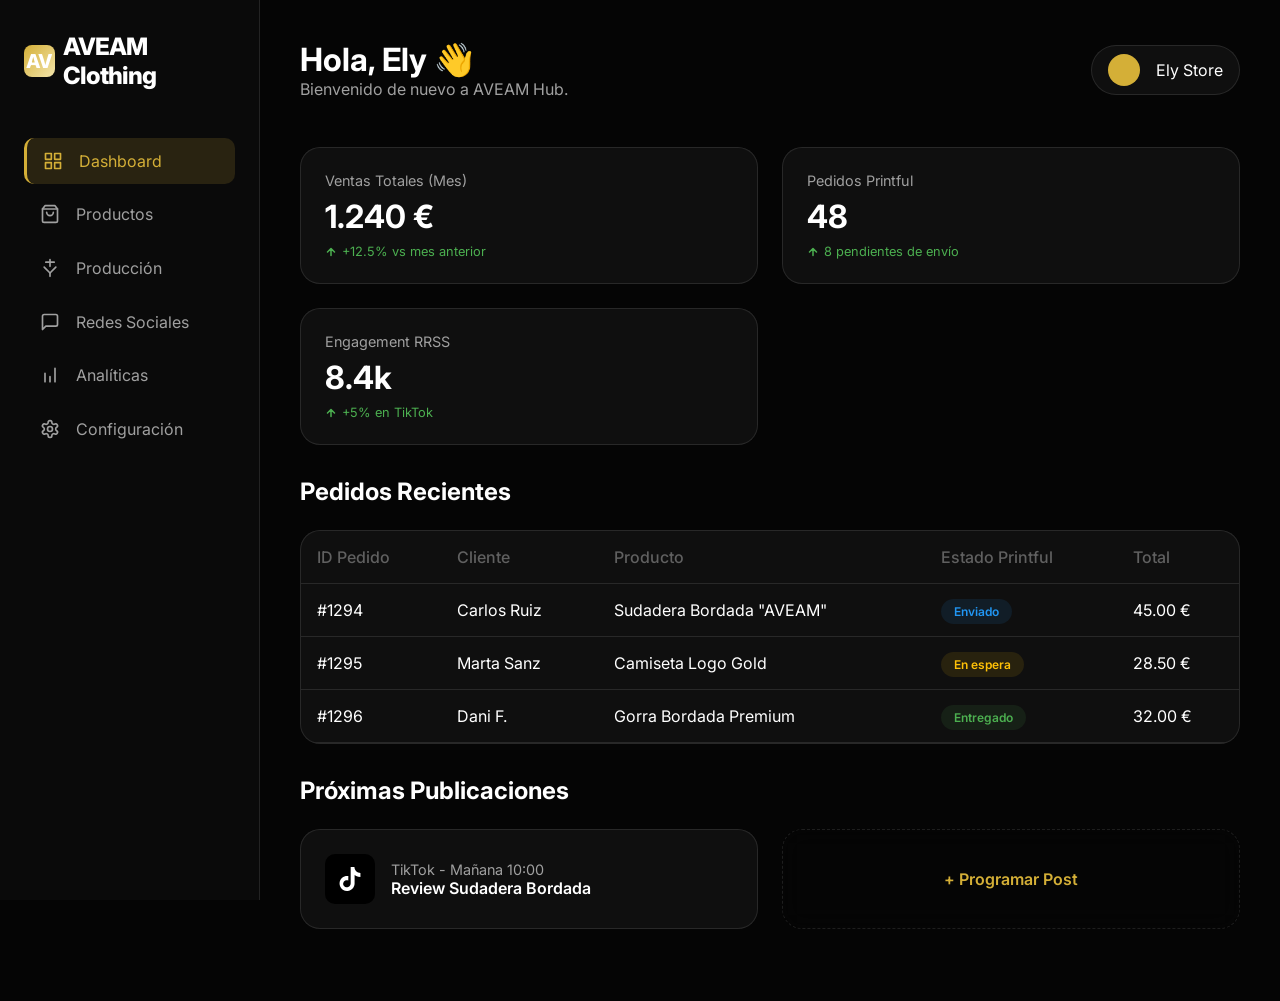
==== index.html @ 2b29a081 "Initial commit - AVEAM Clothing Hub" ====
<!DOCTYPE html>
<html lang="es">
<head>
    <meta charset="UTF-8">
    <meta name="viewport" content="width=device-width, initial-scale=1.0">
    <title>AVEAM Clothing | Hub de Gestión Premium</title>
    <link rel="stylesheet" href="style.css">
    <!-- Google Fonts -->
    <link rel="preconnect" href="https://fonts.googleapis.com">
    <link rel="preconnect" href="https://fonts.gstatic.com" crossorigin>
    <link href="https://fonts.googleapis.com/css2?family=Inter:wght@400;500;600;700;800&display=swap" rel="stylesheet">
</head>
<body>
    <div class="app-container">
        <!-- Sidebar Navigation -->
        <aside class="sidebar">
            <div class="logo">
                <div class="logo-icon">AV</div>
                <span>AVEAM Clothing</span>
            </div>
            
            <nav class="nav-links">
                <a href="#" class="nav-item active">
                    <svg width="20" height="20" viewBox="0 0 24 24" fill="none" stroke="currentColor" stroke-width="2" stroke-linecap="round" stroke-linejoin="round"><rect x="3" y="3" width="7" height="7"></rect><rect x="14" y="3" width="7" height="7"></rect><rect x="14" y="14" width="7" height="7"></rect><rect x="3" y="14" width="7" height="7"></rect></svg>
                    <span>Dashboard</span>
                </a>
                <a href="#" class="nav-item">
                    <svg width="20" height="20" viewBox="0 0 24 24" fill="none" stroke="currentColor" stroke-width="2" stroke-linecap="round" stroke-linejoin="round"><path d="M6 2L3 6v14a2 2 0 0 0 2 2h14a2 2 0 0 0 2-2V6l-3-4Z"></path><path d="M3 6h18"></path><path d="M16 10a4 4 0 0 1-8 0"></path></svg>
                    <span>Productos</span>
                </a>
                <a href="#" class="nav-item">
                    <svg width="20" height="20" viewBox="0 0 24 24" fill="none" stroke="currentColor" stroke-width="2" stroke-linecap="round" stroke-linejoin="round"><path d="M12 2v8"></path><path d="M17 5H7"></path><path d="M19 11l-7 7-7-7"></path><path d="M12 18v4"></path></svg>
                    <span>Producción</span>
                </a>
                <a href="#" class="nav-item">
                    <svg width="20" height="20" viewBox="0 0 24 24" fill="none" stroke="currentColor" stroke-width="2" stroke-linecap="round" stroke-linejoin="round"><path d="M21 15a2 2 0 0 1-2 2H7l-4 4V5a2 2 0 0 1 2-2h14a2 2 0 0 1 2 2z"></path></svg>
                    <span>Redes Sociales</span>
                </a>
                <a href="#" class="nav-item">
                    <svg width="20" height="20" viewBox="0 0 24 24" fill="none" stroke="currentColor" stroke-width="2" stroke-linecap="round" stroke-linejoin="round"><path d="M12 20v-6M6 20V10M18 20V4"></path></svg>
                    <span>Analíticas</span>
                </a>
                <a href="#" class="nav-item">
                    <svg width="20" height="20" viewBox="0 0 24 24" fill="none" stroke="currentColor" stroke-width="2" stroke-linecap="round" stroke-linejoin="round"><path d="M12.22 2h-.44a2 2 0 0 0-2 2v.18a2 2 0 0 1-1 1.73l-.43.25a2 2 0 0 1-2 0l-.15-.08a2 2 0 0 0-2.73.73l-.22.38a2 2 0 0 0 .73 2.73l.15.1a2 2 0 0 1 1 1.72v.51a2 2 0 0 1-1 1.74l-.15.09a2 2 0 0 0-.73 2.73l.22.38a2 2 0 0 0 2.73.73l.15-.08a2 2 0 0 1 2 0l.43.25a2 2 0 0 1 1 1.73V20a2 2 0 0 0 2 2h.44a2 2 0 0 0 2-2v-.18a2 2 0 0 1 1-1.73l.43-.25a2 2 0 0 1 2 0l.15.08a2 2 0 0 0 2.73-.73l.22-.39a2 2 0 0 0-.73-2.73l-.15-.08a2 2 0 0 1-1-1.74v-.5a2 2 0 0 1 1-1.74l.15-.1a2 2 0 0 0 .73-2.73l-.22-.38a2 2 0 0 0-2.73-.73l-.15.08a2 2 0 0 1-2 0l-.43-.25a2 2 0 0 1-1-1.73V4a2 2 0 0 0-2-2z"></path><circle cx="12" cy="12" r="3"></circle></svg>
                    <span>Configuración</span>
                </a>
            </nav>
        </aside>

        <!-- Main Dashboard Area -->
        <main class="main-content" id="app-view">
            <header>
                <div>
                    <h1>Hola, Ely 👋</h1>
                    <p style="color: var(--text-muted)">Bienvenido de nuevo a AVEAM Hub.</p>
                </div>
                <div class="user-profile">
                    <div class="avatar"></div>
                    <span>Ely Store</span>
                </div>
            </header>

            <!-- Stats Overview -->
            <div class="dashboard-grid">
                <div class="card">
                    <div class="card-title">Ventas Totales (Mes)</div>
                    <div class="card-value">1.240 €</div>
                    <div class="card-trend trend-up">
                        <svg width="12" height="12" viewBox="0 0 24 24" fill="none" stroke="currentColor" stroke-width="3" stroke-linecap="round" stroke-linejoin="round"><path d="m19 12-7-7-7 7M12 19V5"/></svg>
                        +12.5% vs mes anterior
                    </div>
                </div>
                <div class="card">
                    <div class="card-title">Pedidos Printful</div>
                    <div class="card-value">48</div>
                    <div class="card-trend trend-up">
                        <svg width="12" height="12" viewBox="0 0 24 24" fill="none" stroke="currentColor" stroke-width="3" stroke-linecap="round" stroke-linejoin="round"><path d="m19 12-7-7-7 7M12 19V5"/></svg>
                        8 pendientes de envío
                    </div>
                </div>
                <div class="card">
                    <div class="card-title">Engagement RRSS</div>
                    <div class="card-value">8.4k</div>
                    <div class="card-trend trend-up">
                        <svg width="12" height="12" viewBox="0 0 24 24" fill="none" stroke="currentColor" stroke-width="3" stroke-linecap="round" stroke-linejoin="round"><path d="m19 12-7-7-7 7M12 19V5"/></svg>
                        +5% en TikTok
                    </div>
                </div>
            </div>

            <!-- Recent Orders Section -->
            <h2 class="section-title">Pedidos Recientes</h2>
            <div class="card" style="padding: 0; overflow: hidden;">
                <table class="order-list">
                    <thead>
                        <tr>
                            <th>ID Pedido</th>
                            <th>Cliente</th>
                            <th>Producto</th>
                            <th>Estado Printful</th>
                            <th>Total</th>
                        </tr>
                    </thead>
                    <tbody>
                        <tr>
                            <td>#1294</td>
                            <td>Carlos Ruiz</td>
                            <td>Sudadera Bordada "AVEAM"</td>
                            <td><span class="status-pill status-shipped">Enviado</span></td>
                            <td>45.00 €</td>
                        </tr>
                        <tr>
                            <td>#1295</td>
                            <td>Marta Sanz</td>
                            <td>Camiseta Logo Gold</td>
                            <td><span class="status-pill status-pending">En espera</span></td>
                            <td>28.50 €</td>
                        </tr>
                        <tr>
                            <td>#1296</td>
                            <td>Dani F.</td>
                            <td>Gorra Bordada Premium</td>
                            <td><span class="status-pill status-delivered">Entregado</span></td>
                            <td>32.00 €</td>
                        </tr>
                    </tbody>
                </table>
            </div>

            <!-- Social Media Quick Action -->
            <h2 class="section-title">Próximas Publicaciones</h2>
            <div class="dashboard-grid" style="grid-template-columns: 1fr 1fr;">
                <div class="card">
                    <div style="display: flex; gap: 1rem; align-items: center;">
                        <div style="width: 50px; height: 50px; background: #000; border-radius: 10px; display: grid; place-items: center;">
                            <svg width="24" height="24" viewBox="0 0 24 24" fill="white"><path d="M12.53.02C13.84 0 15.14.01 16.44 0c.08 1.53.63 3.09 1.75 4.17 1.12 1.11 2.7 1.62 4.24 1.79v4.03c-1.44-.05-2.89-.35-4.2-.97-.57-.26-1.1-.59-1.62-.93-.01 2.92.01 5.84-.02 8.75-.03 1.4-.54 2.79-1.35 3.94-1.31 1.92-3.58 3.17-5.91 3.21-1.43.08-2.86-.31-4.08-1.03-2.02-1.19-3.44-3.37-3.65-5.71-.02-.5-.03-1-.01-1.49.18-1.9 1.12-3.72 2.58-4.96 1.66-1.44 3.98-2.13 6.15-1.72.02 1.48-.04 2.96-.04 4.44-1.13-.31-2.34-.25-3.41.33-.71.38-1.25 1.03-1.51 1.8-.31.82-.28 1.73.08 2.51.41.78 1.08 1.4 1.86 1.81.88.43 1.91.47 2.82.15.8-.29 1.5-.9 1.9-1.61.47-.71.69-1.53.67-2.37V.02z"/></svg>
                        </div>
                        <div>
                            <div class="card-title" style="margin: 0">TikTok - Mañana 10:00</div>
                            <div style="font-weight: 600">Review Sudadera Bordada</div>
                        </div>
                    </div>
                </div>
                <div class="card" style="border: 1px dashed var(--border-color); background: transparent; display: grid; place-items: center; cursor: pointer;">
                    <div style="color: var(--accent-primary); font-weight: 600;">+ Programar Post</div>
                </div>
            </div>
        </main>
    </div>

    <script src="app.js"></script>
</body>
</html>
---- style.css ----
:root {
    /* Color Palette - Premium Dark */
    --bg-main: #050505;
    --bg-card: rgba(20, 20, 20, 0.7);
    --bg-sidebar: #0a0a0a;
    
    --accent-primary: #d4af37; /* Gold */
    --accent-secondary: #f3e5ab;
    --accent-glow: rgba(212, 175, 55, 0.15);
    --bg-gradient: radial-gradient(circle at top right, #1a1a1a, #050505);
    
    --text-main: #ffffff;
    --text-muted: #a0a0a0;
    --text-dim: #606060;
    
    --border-color: rgba(255, 255, 255, 0.1);
    --glass-blur: blur(12px);
    
    --transition-fast: 0.2s ease;
    --transition-slow: 0.4s cubic-bezier(0.4, 0, 0.2, 1);
}

* {
    margin: 0;
    padding: 0;
    box-sizing: border-box;
    font-family: 'Inter', -apple-system, BlinkMacSystemFont, "Segoe UI", Roboto, sans-serif;
}

body {
    background-color: var(--bg-main);
    color: var(--text-main);
    overflow-x: hidden;
    min-height: 100vh;
    display: flex;
}

/* Scrollbar Styling */
::-webkit-scrollbar {
    width: 6px;
}
::-webkit-scrollbar-track {
    background: var(--bg-main);
}
::-webkit-scrollbar-thumb {
    background: var(--border-color);
    border-radius: 10px;
}
::-webkit-scrollbar-thumb:hover {
    background: var(--accent-primary);
}

/* Layout */
.app-container {
    display: flex;
    width: 100%;
    min-height: 100vh;
}

/* Sidebar */
.sidebar {
    width: 260px;
    background-color: var(--bg-sidebar);
    border-right: 1px solid var(--border-color);
    display: flex;
    flex-direction: column;
    padding: 2rem 1.5rem;
    position: fixed;
    height: 100vh;
    z-index: 100;
}

.logo {
    font-size: 1.5rem;
    font-weight: 800;
    letter-spacing: -1px;
    margin-bottom: 3rem;
    display: flex;
    align-items: center;
    gap: 0.5rem;
}

.logo-icon {
    width: 32px;
    height: 32px;
    background: linear-gradient(135deg, var(--accent-primary), var(--accent-secondary));
    border-radius: 8px;
    display: grid;
    place-items: center;
    font-size: 1.2rem;
}

.nav-links {
    list-style: none;
    display: flex;
    flex-direction: column;
    gap: 0.5rem;
}

.nav-item {
    display: flex;
    align-items: center;
    gap: 1rem;
    padding: 0.8rem 1rem;
    border-radius: 10px;
    color: var(--text-muted);
    text-decoration: none;
    transition: var(--transition-fast);
    cursor: pointer;
}

.nav-item:hover {
    background: rgba(255, 255, 255, 0.05);
    color: var(--text-main);
}

.nav-item.active {
    background: var(--accent-glow);
    color: var(--accent-primary);
    border-left: 3px solid var(--accent-primary);
}

/* Main Content */
.main-content {
    margin-left: 260px;
    flex: 1;
    padding: 2.5rem;
    max-width: 1400px;
}

#app-view {
    transition: opacity 0.2s ease-in-out;
}

header {
    display: flex;
    justify-content: space-between;
    align-items: center;
    margin-bottom: 3rem;
}

.btn-primary {
    padding: 0.8rem 1.5rem;
    background: var(--accent-primary);
    color: #000 !important;
    font-weight: 700;
    border: none;
    cursor: pointer;
    border-radius: 12px;
    transition: var(--transition-fast);
}

.btn-primary:hover {
    background: var(--text-main);
    transform: scale(1.05);
}

.user-profile {
    display: flex;
    align-items: center;
    gap: 1rem;
    background: var(--bg-card);
    padding: 0.5rem 1rem;
    border-radius: 50px;
    border: 1px solid var(--border-color);
}

.avatar {
    width: 32px;
    height: 32px;
    border-radius: 50%;
    background: var(--accent-primary);
}

/* Dashboard Grid */
.dashboard-grid {
    display: grid;
    grid-template-columns: repeat(auto-fit, minmax(300px, 1fr));
    gap: 1.5rem;
    margin-bottom: 2rem;
}

.card {
    background: var(--bg-card);
    backdrop-filter: var(--glass-blur);
    border: 1px solid var(--border-color);
    border-radius: 20px;
    padding: 1.5rem;
    transition: var(--transition-slow);
    position: relative;
    overflow: hidden;
}

.card::before {
    content: '';
    position: absolute;
    top: 0;
    left: 0;
    right: 0;
    height: 2px;
    background: linear-gradient(90deg, transparent, var(--accent-primary), transparent);
    opacity: 0;
    transition: var(--transition-fast);
}

.card:hover::before {
    opacity: 1;
}

.card:hover {
    transform: translateY(-5px);
    border-color: var(--accent-primary);
    box-shadow: 0 10px 30px rgba(0, 0, 0, 0.5);
}

.card-title {
    color: var(--text-muted);
    font-size: 0.9rem;
    margin-bottom: 0.5rem;
}

.card-value {
    font-size: 2rem;
    font-weight: 700;
    margin-bottom: 0.5rem;
}

.card-trend {
    font-size: 0.8rem;
    display: flex;
    align-items: center;
    gap: 0.3rem;
}

.trend-up { color: #4caf50; }
.trend-down { color: #f44336; }

/* Sections */
.section-title {
    font-size: 1.5rem;
    margin-bottom: 1.5rem;
    margin-top: 2rem;
}

.order-list {
    width: 100%;
    border-collapse: collapse;
}

.order-list th {
    text-align: left;
    padding: 1rem;
    color: var(--text-dim);
    border-bottom: 1px solid var(--border-color);
    font-weight: 500;
}

.order-list td {
    padding: 1rem;
    border-bottom: 1px solid var(--border-color);
}

.status-pill {
    padding: 0.3rem 0.8rem;
    border-radius: 20px;
    font-size: 0.75rem;
    font-weight: 600;
}

.status-pending { background: rgba(255, 193, 7, 0.1); color: #ffc107; }
.status-shipped { background: rgba(33, 150, 243, 0.1); color: #2196f3; }
.status-delivered { background: rgba(76, 175, 80, 0.1); color: #4caf50; }

/* Responsive */
@media (max-width: 768px) {
    .sidebar {
        width: 80px;
        padding: 2rem 0.5rem;
    }
    .logo span, .nav-item span {
        display: none;
    }
    .main-content {
        margin-left: 80px;
        padding: 1.5rem;
    }
}
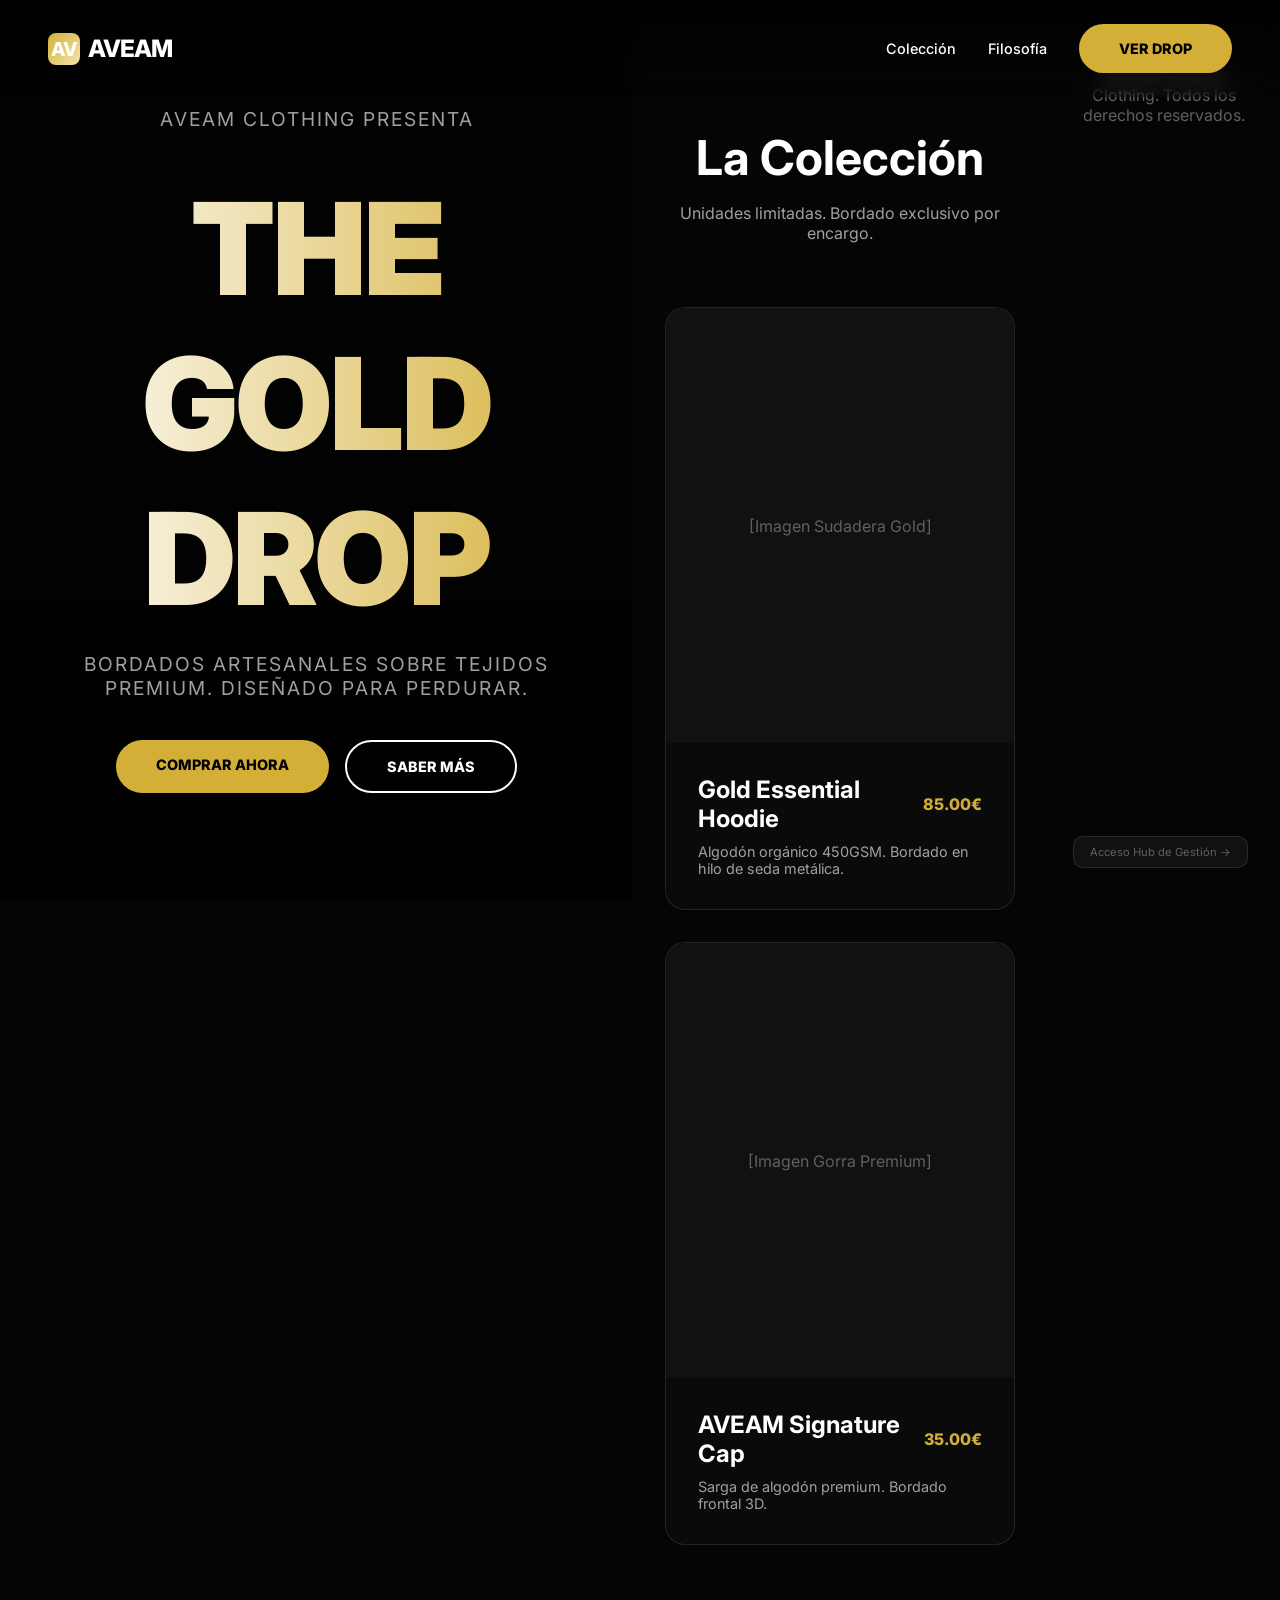
==== commit d5fcf059: "Add Public Store Landing and interactive Production Panel" ====
--- a/index.html
+++ b/index.html
@@ -3,151 +3,191 @@
 <head>
     <meta charset="UTF-8">
     <meta name="viewport" content="width=device-width, initial-scale=1.0">
-    <title>AVEAM Clothing | Hub de Gestión Premium</title>
+    <title>AVEAM Clothing | Timeless Luxury</title>
     <link rel="stylesheet" href="style.css">
-    <!-- Google Fonts -->
-    <link rel="preconnect" href="https://fonts.googleapis.com">
-    <link rel="preconnect" href="https://fonts.gstatic.com" crossorigin>
-    <link href="https://fonts.googleapis.com/css2?family=Inter:wght@400;500;600;700;800&display=swap" rel="stylesheet">
+    <link href="https://fonts.googleapis.com/css2?family=Inter:wght@300;400;700;900&display=swap" rel="stylesheet">
+    <style>
+        /* Store Specific Styles - Inline for speed, but will move to style.css */
+        .hero {
+            height: 100vh;
+            width: 100%;
+            background: linear-gradient(rgba(0,0,0,0.5), rgba(0,0,0,0.8)), url('aveam_hero_hoodie_1777651086148.png');
+            background-size: cover;
+            background-position: center;
+            display: flex;
+            flex-direction: column;
+            justify-content: center;
+            align-items: center;
+            text-align: center;
+            padding: 2rem;
+        }
+        
+        .hero h1 {
+            font-size: clamp(3rem, 10vw, 8rem);
+            font-weight: 900;
+            letter-spacing: -2px;
+            margin-bottom: 1rem;
+            background: linear-gradient(to right, #fff, var(--accent-primary));
+            -webkit-background-clip: text;
+            -webkit-text-fill-color: transparent;
+        }
+        
+        .hero p {
+            font-size: 1.2rem;
+            color: var(--text-muted);
+            max-width: 600px;
+            margin-bottom: 2.5rem;
+            letter-spacing: 2px;
+            text-transform: uppercase;
+        }
+
+        .nav-store {
+            position: fixed;
+            top: 0;
+            width: 100%;
+            padding: 1.5rem 3rem;
+            display: flex;
+            justify-content: space-between;
+            align-items: center;
+            z-index: 1000;
+            background: linear-gradient(to bottom, rgba(0,0,0,0.8), transparent);
+            backdrop-filter: blur(10px);
+        }
+
+        .cta-button {
+            padding: 1rem 2.5rem;
+            background: var(--accent-primary);
+            color: #000;
+            text-decoration: none;
+            font-weight: 800;
+            border-radius: 50px;
+            transition: all 0.3s ease;
+            text-transform: uppercase;
+            font-size: 0.9rem;
+        }
+
+        .cta-button:hover {
+            transform: scale(1.1);
+            box-shadow: 0 0 30px var(--accent-glow);
+            background: #fff;
+        }
+
+        .section {
+            padding: 8rem 2rem;
+            max-width: 1200px;
+            margin: 0 auto;
+        }
+
+        .grid-products {
+            display: grid;
+            grid-template-columns: repeat(auto-fit, minmax(350px, 1fr));
+            gap: 2rem;
+            margin-top: 4rem;
+        }
+
+        .product-card-store {
+            position: relative;
+            overflow: hidden;
+            border-radius: 20px;
+            background: #0a0a0a;
+            border: 1px solid var(--border-color);
+            transition: all 0.5s ease;
+        }
+
+        .product-card-store:hover {
+            border-color: var(--accent-primary);
+            transform: translateY(-10px);
+        }
+
+        .product-img {
+            aspect-ratio: 4/5;
+            background: #111;
+            display: grid;
+            place-items: center;
+        }
+
+        .product-info {
+            padding: 2rem;
+        }
+
+        .hub-link {
+            position: fixed;
+            bottom: 2rem;
+            right: 2rem;
+            background: rgba(255,255,255,0.05);
+            padding: 0.5rem 1rem;
+            border-radius: 10px;
+            font-size: 0.7rem;
+            color: var(--text-dim);
+            text-decoration: none;
+            border: 1px solid var(--border-color);
+        }
+    </style>
 </head>
 <body>
-    <div class="app-container">
-        <!-- Sidebar Navigation -->
-        <aside class="sidebar">
-            <div class="logo">
-                <div class="logo-icon">AV</div>
-                <span>AVEAM Clothing</span>
-            </div>
-            
-            <nav class="nav-links">
-                <a href="#" class="nav-item active">
-                    <svg width="20" height="20" viewBox="0 0 24 24" fill="none" stroke="currentColor" stroke-width="2" stroke-linecap="round" stroke-linejoin="round"><rect x="3" y="3" width="7" height="7"></rect><rect x="14" y="3" width="7" height="7"></rect><rect x="14" y="14" width="7" height="7"></rect><rect x="3" y="14" width="7" height="7"></rect></svg>
-                    <span>Dashboard</span>
-                </a>
-                <a href="#" class="nav-item">
-                    <svg width="20" height="20" viewBox="0 0 24 24" fill="none" stroke="currentColor" stroke-width="2" stroke-linecap="round" stroke-linejoin="round"><path d="M6 2L3 6v14a2 2 0 0 0 2 2h14a2 2 0 0 0 2-2V6l-3-4Z"></path><path d="M3 6h18"></path><path d="M16 10a4 4 0 0 1-8 0"></path></svg>
-                    <span>Productos</span>
-                </a>
-                <a href="#" class="nav-item">
-                    <svg width="20" height="20" viewBox="0 0 24 24" fill="none" stroke="currentColor" stroke-width="2" stroke-linecap="round" stroke-linejoin="round"><path d="M12 2v8"></path><path d="M17 5H7"></path><path d="M19 11l-7 7-7-7"></path><path d="M12 18v4"></path></svg>
-                    <span>Producción</span>
-                </a>
-                <a href="#" class="nav-item">
-                    <svg width="20" height="20" viewBox="0 0 24 24" fill="none" stroke="currentColor" stroke-width="2" stroke-linecap="round" stroke-linejoin="round"><path d="M21 15a2 2 0 0 1-2 2H7l-4 4V5a2 2 0 0 1 2-2h14a2 2 0 0 1 2 2z"></path></svg>
-                    <span>Redes Sociales</span>
-                </a>
-                <a href="#" class="nav-item">
-                    <svg width="20" height="20" viewBox="0 0 24 24" fill="none" stroke="currentColor" stroke-width="2" stroke-linecap="round" stroke-linejoin="round"><path d="M12 20v-6M6 20V10M18 20V4"></path></svg>
-                    <span>Analíticas</span>
-                </a>
-                <a href="#" class="nav-item">
-                    <svg width="20" height="20" viewBox="0 0 24 24" fill="none" stroke="currentColor" stroke-width="2" stroke-linecap="round" stroke-linejoin="round"><path d="M12.22 2h-.44a2 2 0 0 0-2 2v.18a2 2 0 0 1-1 1.73l-.43.25a2 2 0 0 1-2 0l-.15-.08a2 2 0 0 0-2.73.73l-.22.38a2 2 0 0 0 .73 2.73l.15.1a2 2 0 0 1 1 1.72v.51a2 2 0 0 1-1 1.74l-.15.09a2 2 0 0 0-.73 2.73l.22.38a2 2 0 0 0 2.73.73l.15-.08a2 2 0 0 1 2 0l.43.25a2 2 0 0 1 1 1.73V20a2 2 0 0 0 2 2h.44a2 2 0 0 0 2-2v-.18a2 2 0 0 1 1-1.73l.43-.25a2 2 0 0 1 2 0l.15.08a2 2 0 0 0 2.73-.73l.22-.39a2 2 0 0 0-.73-2.73l-.15-.08a2 2 0 0 1-1-1.74v-.5a2 2 0 0 1 1-1.74l.15-.1a2 2 0 0 0 .73-2.73l-.22-.38a2 2 0 0 0-2.73-.73l-.15.08a2 2 0 0 1-2 0l-.43-.25a2 2 0 0 1-1-1.73V4a2 2 0 0 0-2-2z"></path><circle cx="12" cy="12" r="3"></circle></svg>
-                    <span>Configuración</span>
-                </a>
-            </nav>
-        </aside>
+    <nav class="nav-store">
+        <div class="logo" style="margin: 0">
+            <div class="logo-icon">AV</div>
+            <span>AVEAM</span>
+        </div>
+        <div style="display: flex; gap: 2rem; align-items: center;">
+            <a href="#" style="color: #fff; text-decoration: none; font-size: 0.9rem; font-weight: 500;">Colección</a>
+            <a href="#" style="color: #fff; text-decoration: none; font-size: 0.9rem; font-weight: 500;">Filosofía</a>
+            <a href="#" class="cta-button">Ver Drop</a>
+        </div>
+    </nav>
 
-        <!-- Main Dashboard Area -->
-        <main class="main-content" id="app-view">
-            <header>
-                <div>
-                    <h1>Hola, Ely 👋</h1>
-                    <p style="color: var(--text-muted)">Bienvenido de nuevo a AVEAM Hub.</p>
+    <section class="hero">
+        <p>AVEAM CLOTHING PRESENTA</p>
+        <h1>THE GOLD DROP</h1>
+        <p>Bordados artesanales sobre tejidos premium. Diseñado para perdurar.</p>
+        <div style="display: flex; gap: 1rem;">
+            <a href="#productos" class="cta-button">Comprar Ahora</a>
+            <a href="#" class="cta-button" style="background: transparent; border: 2px solid #fff; color: #fff;">Saber Más</a>
+        </div>
+    </section>
+
+    <section class="section" id="productos">
+        <div style="text-align: center;">
+            <h2 style="font-size: 3rem; margin-bottom: 1rem;">La Colección</h2>
+            <p style="color: var(--text-muted)">Unidades limitadas. Bordado exclusivo por encargo.</p>
+        </div>
+
+        <div class="grid-products">
+            <div class="product-card-store">
+                <div class="product-img">
+                    <span style="color: var(--text-dim)">[Imagen Sudadera Gold]</span>
                 </div>
-                <div class="user-profile">
-                    <div class="avatar"></div>
-                    <span>Ely Store</span>
-                </div>
-            </header>
-
-            <!-- Stats Overview -->
-            <div class="dashboard-grid">
-                <div class="card">
-                    <div class="card-title">Ventas Totales (Mes)</div>
-                    <div class="card-value">1.240 €</div>
-                    <div class="card-trend trend-up">
-                        <svg width="12" height="12" viewBox="0 0 24 24" fill="none" stroke="currentColor" stroke-width="3" stroke-linecap="round" stroke-linejoin="round"><path d="m19 12-7-7-7 7M12 19V5"/></svg>
-                        +12.5% vs mes anterior
+                <div class="product-info">
+                    <div style="display: flex; justify-content: space-between; align-items: center;">
+                        <h3 style="font-size: 1.5rem;">Gold Essential Hoodie</h3>
+                        <span style="font-weight: 800; color: var(--accent-primary)">85.00€</span>
                     </div>
-                </div>
-                <div class="card">
-                    <div class="card-title">Pedidos Printful</div>
-                    <div class="card-value">48</div>
-                    <div class="card-trend trend-up">
-                        <svg width="12" height="12" viewBox="0 0 24 24" fill="none" stroke="currentColor" stroke-width="3" stroke-linecap="round" stroke-linejoin="round"><path d="m19 12-7-7-7 7M12 19V5"/></svg>
-                        8 pendientes de envío
-                    </div>
-                </div>
-                <div class="card">
-                    <div class="card-title">Engagement RRSS</div>
-                    <div class="card-value">8.4k</div>
-                    <div class="card-trend trend-up">
-                        <svg width="12" height="12" viewBox="0 0 24 24" fill="none" stroke="currentColor" stroke-width="3" stroke-linecap="round" stroke-linejoin="round"><path d="m19 12-7-7-7 7M12 19V5"/></svg>
-                        +5% en TikTok
-                    </div>
+                    <p style="color: var(--text-muted); font-size: 0.9rem; margin-top: 10px;">Algodón orgánico 450GSM. Bordado en hilo de seda metálica.</p>
                 </div>
             </div>
 
-            <!-- Recent Orders Section -->
-            <h2 class="section-title">Pedidos Recientes</h2>
-            <div class="card" style="padding: 0; overflow: hidden;">
-                <table class="order-list">
-                    <thead>
-                        <tr>
-                            <th>ID Pedido</th>
-                            <th>Cliente</th>
-                            <th>Producto</th>
-                            <th>Estado Printful</th>
-                            <th>Total</th>
-                        </tr>
-                    </thead>
-                    <tbody>
-                        <tr>
-                            <td>#1294</td>
-                            <td>Carlos Ruiz</td>
-                            <td>Sudadera Bordada "AVEAM"</td>
-                            <td><span class="status-pill status-shipped">Enviado</span></td>
-                            <td>45.00 €</td>
-                        </tr>
-                        <tr>
-                            <td>#1295</td>
-                            <td>Marta Sanz</td>
-                            <td>Camiseta Logo Gold</td>
-                            <td><span class="status-pill status-pending">En espera</span></td>
-                            <td>28.50 €</td>
-                        </tr>
-                        <tr>
-                            <td>#1296</td>
-                            <td>Dani F.</td>
-                            <td>Gorra Bordada Premium</td>
-                            <td><span class="status-pill status-delivered">Entregado</span></td>
-                            <td>32.00 €</td>
-                        </tr>
-                    </tbody>
-                </table>
-            </div>
-
-            <!-- Social Media Quick Action -->
-            <h2 class="section-title">Próximas Publicaciones</h2>
-            <div class="dashboard-grid" style="grid-template-columns: 1fr 1fr;">
-                <div class="card">
-                    <div style="display: flex; gap: 1rem; align-items: center;">
-                        <div style="width: 50px; height: 50px; background: #000; border-radius: 10px; display: grid; place-items: center;">
-                            <svg width="24" height="24" viewBox="0 0 24 24" fill="white"><path d="M12.53.02C13.84 0 15.14.01 16.44 0c.08 1.53.63 3.09 1.75 4.17 1.12 1.11 2.7 1.62 4.24 1.79v4.03c-1.44-.05-2.89-.35-4.2-.97-.57-.26-1.1-.59-1.62-.93-.01 2.92.01 5.84-.02 8.75-.03 1.4-.54 2.79-1.35 3.94-1.31 1.92-3.58 3.17-5.91 3.21-1.43.08-2.86-.31-4.08-1.03-2.02-1.19-3.44-3.37-3.65-5.71-.02-.5-.03-1-.01-1.49.18-1.9 1.12-3.72 2.58-4.96 1.66-1.44 3.98-2.13 6.15-1.72.02 1.48-.04 2.96-.04 4.44-1.13-.31-2.34-.25-3.41.33-.71.38-1.25 1.03-1.51 1.8-.31.82-.28 1.73.08 2.51.41.78 1.08 1.4 1.86 1.81.88.43 1.91.47 2.82.15.8-.29 1.5-.9 1.9-1.61.47-.71.69-1.53.67-2.37V.02z"/></svg>
-                        </div>
-                        <div>
-                            <div class="card-title" style="margin: 0">TikTok - Mañana 10:00</div>
-                            <div style="font-weight: 600">Review Sudadera Bordada</div>
-                        </div>
+            <div class="product-card-store">
+                <div class="product-img">
+                    <span style="color: var(--text-dim)">[Imagen Gorra Premium]</span>
+                </div>
+                <div class="product-info">
+                    <div style="display: flex; justify-content: space-between; align-items: center;">
+                        <h3 style="font-size: 1.5rem;">AVEAM Signature Cap</h3>
+                        <span style="font-weight: 800; color: var(--accent-primary)">35.00€</span>
                     </div>
-                </div>
-                <div class="card" style="border: 1px dashed var(--border-color); background: transparent; display: grid; place-items: center; cursor: pointer;">
-                    <div style="color: var(--accent-primary); font-weight: 600;">+ Programar Post</div>
+                    <p style="color: var(--text-muted); font-size: 0.9rem; margin-top: 10px;">Sarga de algodón premium. Bordado frontal 3D.</p>
                 </div>
             </div>
-        </main>
-    </div>
+        </div>
+    </section>
 
-    <script src="app.js"></script>
+    <a href="hub.html" class="hub-link">Acceso Hub de Gestión →</a>
+
+    <footer>
+        <div class="section" style="border-top: 1px solid var(--border-color); text-align: center; padding: 4rem 2rem;">
+            <p style="color: var(--text-dim)">© 2026 AVEAM Clothing. Todos los derechos reservados.</p>
+        </div>
+    </footer>
 </body>
 </html>
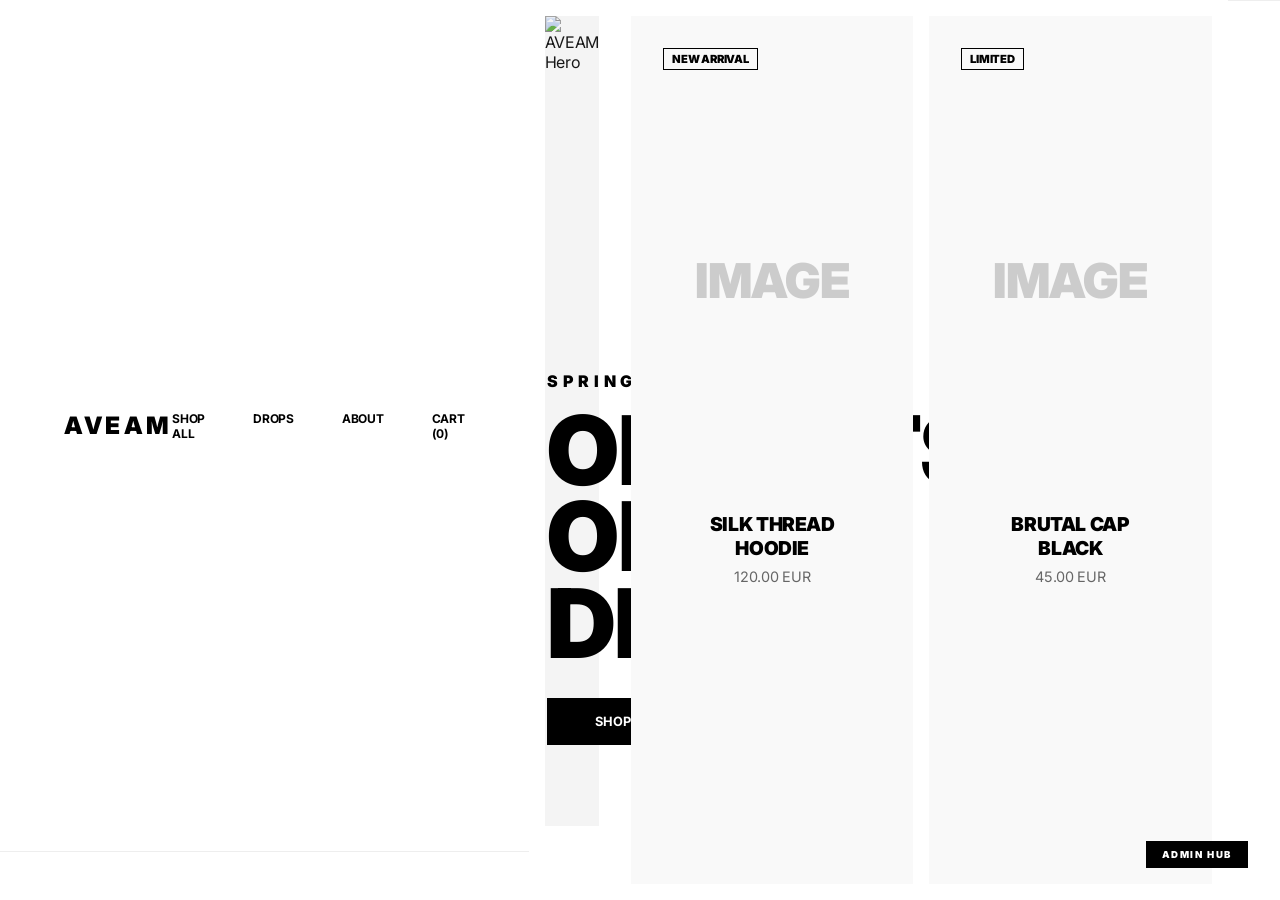
==== commit c34659e3: "Redesign to Street Luxury aesthetics (Amiri/Off-White style)" ====
--- a/index.html
+++ b/index.html
@@ -3,191 +3,196 @@
 <head>
     <meta charset="UTF-8">
     <meta name="viewport" content="width=device-width, initial-scale=1.0">
-    <title>AVEAM Clothing | Timeless Luxury</title>
+    <title>AVEAM | Official Store</title>
     <link rel="stylesheet" href="style.css">
-    <link href="https://fonts.googleapis.com/css2?family=Inter:wght@300;400;700;900&display=swap" rel="stylesheet">
+    <link href="https://fonts.googleapis.com/css2?family=Inter:wght@400;700;900&display=swap" rel="stylesheet">
     <style>
-        /* Store Specific Styles - Inline for speed, but will move to style.css */
-        .hero {
-            height: 100vh;
-            width: 100%;
-            background: linear-gradient(rgba(0,0,0,0.5), rgba(0,0,0,0.8)), url('aveam_hero_hoodie_1777651086148.png');
-            background-size: cover;
-            background-position: center;
+        body {
+            background-color: #fff;
+            color: #000;
+            overflow-x: hidden;
+        }
+
+        .header-store {
+            padding: 2rem 4rem;
             display: flex;
-            flex-direction: column;
-            justify-content: center;
+            justify-content: space-between;
             align-items: center;
-            text-align: center;
-            padding: 2rem;
+            border-bottom: 1px solid #eee;
+            position: sticky;
+            top: 0;
+            background: #fff;
+            z-index: 1000;
         }
-        
-        .hero h1 {
-            font-size: clamp(3rem, 10vw, 8rem);
+
+        .logo-store {
+            font-size: 1.5rem;
             font-weight: 900;
-            letter-spacing: -2px;
-            margin-bottom: 1rem;
-            background: linear-gradient(to right, #fff, var(--accent-primary));
-            -webkit-background-clip: text;
-            -webkit-text-fill-color: transparent;
-        }
-        
-        .hero p {
-            font-size: 1.2rem;
-            color: var(--text-muted);
-            max-width: 600px;
-            margin-bottom: 2.5rem;
-            letter-spacing: 2px;
+            letter-spacing: 0.2rem;
             text-transform: uppercase;
         }
 
-        .nav-store {
-            position: fixed;
-            top: 0;
-            width: 100%;
-            padding: 1.5rem 3rem;
+        .nav-menu {
             display: flex;
-            justify-content: space-between;
-            align-items: center;
-            z-index: 1000;
-            background: linear-gradient(to bottom, rgba(0,0,0,0.8), transparent);
-            backdrop-filter: blur(10px);
+            gap: 3rem;
+            text-transform: uppercase;
+            font-size: 0.75rem;
+            font-weight: 700;
+            letter-spacing: 0.1rem;
         }
 
-        .cta-button {
-            padding: 1rem 2.5rem;
-            background: var(--accent-primary);
+        .nav-menu a {
+            text-decoration: none;
             color: #000;
-            text-decoration: none;
-            font-weight: 800;
-            border-radius: 50px;
-            transition: all 0.3s ease;
-            text-transform: uppercase;
-            font-size: 0.9rem;
         }
 
-        .cta-button:hover {
-            transform: scale(1.1);
-            box-shadow: 0 0 30px var(--accent-glow);
-            background: #fff;
+        .hero-section {
+            height: 90vh;
+            display: flex;
+            align-items: center;
+            justify-content: center;
+            position: relative;
+            background: #f4f4f4;
+            margin: 1rem;
         }
 
-        .section {
-            padding: 8rem 2rem;
-            max-width: 1200px;
-            margin: 0 auto;
+        .hero-image {
+            width: 100%;
+            height: 100%;
+            object-fit: cover;
+            mix-blend-mode: multiply;
+            opacity: 0.9;
         }
 
-        .grid-products {
-            display: grid;
-            grid-template-columns: repeat(auto-fit, minmax(350px, 1fr));
-            gap: 2rem;
-            margin-top: 4rem;
+        .hero-content {
+            position: absolute;
+            bottom: 10%;
+            left: 5%;
         }
 
-        .product-card-store {
-            position: relative;
-            overflow: hidden;
-            border-radius: 20px;
-            background: #0a0a0a;
-            border: 1px solid var(--border-color);
-            transition: all 0.5s ease;
+        .hero-content h1 {
+            font-size: 6rem;
+            font-weight: 900;
+            line-height: 0.9;
+            margin-bottom: 2rem;
         }
 
-        .product-card-store:hover {
-            border-color: var(--accent-primary);
-            transform: translateY(-10px);
+        .btn-black {
+            background: #000;
+            color: #fff;
+            padding: 1rem 3rem;
+            text-decoration: none;
+            font-weight: 700;
+            text-transform: uppercase;
+            font-size: 0.8rem;
+            display: inline-block;
         }
 
-        .product-img {
-            aspect-ratio: 4/5;
-            background: #111;
+        .grid-store {
             display: grid;
-            place-items: center;
+            grid-template-columns: repeat(2, 1fr);
+            gap: 1rem;
+            padding: 1rem;
         }
 
-        .product-info {
-            padding: 2rem;
+        .product-item {
+            background: #f9f9f9;
+            padding: 4rem;
+            text-align: center;
+            position: relative;
+            transition: background 0.3s ease;
         }
 
-        .hub-link {
+        .product-item:hover {
+            background: #f0f0f0;
+        }
+
+        .product-label {
+            position: absolute;
+            top: 2rem;
+            left: 2rem;
+            font-size: 0.7rem;
+            font-weight: 900;
+            text-transform: uppercase;
+            border: 1px solid #000;
+            padding: 0.2rem 0.5rem;
+        }
+
+        .product-name {
+            margin-top: 2rem;
+            font-weight: 900;
+            text-transform: uppercase;
+            font-size: 1.2rem;
+        }
+
+        .product-price {
+            font-size: 0.9rem;
+            color: #666;
+            margin-top: 0.5rem;
+        }
+
+        footer {
+            padding: 4rem;
+            text-align: center;
+            border-top: 1px solid #eee;
+            font-size: 0.7rem;
+            text-transform: uppercase;
+            letter-spacing: 0.1rem;
+        }
+
+        .hub-access {
             position: fixed;
             bottom: 2rem;
             right: 2rem;
-            background: rgba(255,255,255,0.05);
+            background: #000;
+            color: #fff;
             padding: 0.5rem 1rem;
-            border-radius: 10px;
-            font-size: 0.7rem;
-            color: var(--text-dim);
+            font-size: 0.6rem;
             text-decoration: none;
-            border: 1px solid var(--border-color);
+            font-weight: 900;
+            letter-spacing: 0.1rem;
         }
     </style>
 </head>
 <body>
-    <nav class="nav-store">
-        <div class="logo" style="margin: 0">
-            <div class="logo-icon">AV</div>
-            <span>AVEAM</span>
-        </div>
-        <div style="display: flex; gap: 2rem; align-items: center;">
-            <a href="#" style="color: #fff; text-decoration: none; font-size: 0.9rem; font-weight: 500;">Colección</a>
-            <a href="#" style="color: #fff; text-decoration: none; font-size: 0.9rem; font-weight: 500;">Filosofía</a>
-            <a href="#" class="cta-button">Ver Drop</a>
-        </div>
-    </nav>
+    <header class="header-store">
+        <div class="logo-store">AVEAM</div>
+        <nav class="nav-menu">
+            <a href="#">Shop All</a>
+            <a href="#">Drops</a>
+            <a href="#">About</a>
+            <a href="#">Cart (0)</a>
+        </nav>
+    </header>
 
-    <section class="hero">
-        <p>AVEAM CLOTHING PRESENTA</p>
-        <h1>THE GOLD DROP</h1>
-        <p>Bordados artesanales sobre tejidos premium. Diseñado para perdurar.</p>
-        <div style="display: flex; gap: 1rem;">
-            <a href="#productos" class="cta-button">Comprar Ahora</a>
-            <a href="#" class="cta-button" style="background: transparent; border: 2px solid #fff; color: #fff;">Saber Más</a>
+    <section class="hero-section">
+        <img src="aveam_hero_hoodie_1777651086148.png" alt="AVEAM Hero" class="hero-image">
+        <div class="hero-content">
+            <p style="text-transform: uppercase; font-weight: 900; letter-spacing: 0.3rem; margin-bottom: 1rem;">Spring Summer 2026</p>
+            <h1>OBJECTS OF<br>DESIRE</h1>
+            <a href="#" class="btn-black">Shop Collection</a>
         </div>
     </section>
 
-    <section class="section" id="productos">
-        <div style="text-align: center;">
-            <h2 style="font-size: 3rem; margin-bottom: 1rem;">La Colección</h2>
-            <p style="color: var(--text-muted)">Unidades limitadas. Bordado exclusivo por encargo.</p>
+    <section class="grid-store">
+        <div class="product-item">
+            <span class="product-label">New Arrival</span>
+            <div style="height: 400px; display: grid; place-items: center; color: #ccc; font-weight: 900; font-size: 3rem;">IMAGE</div>
+            <div class="product-name">Silk Thread Hoodie</div>
+            <div class="product-price">120.00 EUR</div>
         </div>
-
-        <div class="grid-products">
-            <div class="product-card-store">
-                <div class="product-img">
-                    <span style="color: var(--text-dim)">[Imagen Sudadera Gold]</span>
-                </div>
-                <div class="product-info">
-                    <div style="display: flex; justify-content: space-between; align-items: center;">
-                        <h3 style="font-size: 1.5rem;">Gold Essential Hoodie</h3>
-                        <span style="font-weight: 800; color: var(--accent-primary)">85.00€</span>
-                    </div>
-                    <p style="color: var(--text-muted); font-size: 0.9rem; margin-top: 10px;">Algodón orgánico 450GSM. Bordado en hilo de seda metálica.</p>
-                </div>
-            </div>
-
-            <div class="product-card-store">
-                <div class="product-img">
-                    <span style="color: var(--text-dim)">[Imagen Gorra Premium]</span>
-                </div>
-                <div class="product-info">
-                    <div style="display: flex; justify-content: space-between; align-items: center;">
-                        <h3 style="font-size: 1.5rem;">AVEAM Signature Cap</h3>
-                        <span style="font-weight: 800; color: var(--accent-primary)">35.00€</span>
-                    </div>
-                    <p style="color: var(--text-muted); font-size: 0.9rem; margin-top: 10px;">Sarga de algodón premium. Bordado frontal 3D.</p>
-                </div>
-            </div>
+        <div class="product-item">
+            <span class="product-label">Limited</span>
+            <div style="height: 400px; display: grid; place-items: center; color: #ccc; font-weight: 900; font-size: 3rem;">IMAGE</div>
+            <div class="product-name">Brutal Cap Black</div>
+            <div class="product-price">45.00 EUR</div>
         </div>
     </section>
 
-    <a href="hub.html" class="hub-link">Acceso Hub de Gestión →</a>
+    <a href="hub.html" class="hub-access">ADMIN HUB</a>
 
     <footer>
-        <div class="section" style="border-top: 1px solid var(--border-color); text-align: center; padding: 4rem 2rem;">
-            <p style="color: var(--text-dim)">© 2026 AVEAM Clothing. Todos los derechos reservados.</p>
-        </div>
+        AVEAM CLOTHING © 2026. PRODUCED IN SPAIN.
     </footer>
 </body>
 </html>
--- a/style.css
+++ b/style.css
@@ -1,30 +1,30 @@
 :root {
-    /* Color Palette - Premium Dark */
-    --bg-main: #050505;
-    --bg-card: rgba(20, 20, 20, 0.7);
-    --bg-sidebar: #0a0a0a;
-    
-    --accent-primary: #d4af37; /* Gold */
-    --accent-secondary: #f3e5ab;
-    --accent-glow: rgba(212, 175, 55, 0.15);
-    --bg-gradient: radial-gradient(circle at top right, #1a1a1a, #050505);
-    
-    --text-main: #ffffff;
-    --text-muted: #a0a0a0;
-    --text-dim: #606060;
-    
-    --border-color: rgba(255, 255, 255, 0.1);
-    --glass-blur: blur(12px);
-    
-    --transition-fast: 0.2s ease;
-    --transition-slow: 0.4s cubic-bezier(0.4, 0, 0.2, 1);
+    /* Color Palette - High-End Minimalist (Amiri / Off-White Style) */
+    --bg-main: #ffffff;
+    --bg-card: #f9f9f9;
+    --bg-sidebar: #ffffff;
+    
+    --accent-primary: #000000;
+    --accent-secondary: #333333;
+    --accent-glow: rgba(0, 0, 0, 0.05);
+    
+    --text-main: #000000;
+    --text-muted: #666666;
+    --text-dim: #999999;
+    
+    --border-color: #e0e0e0;
+    --glass-blur: none;
+    
+    --transition-fast: 0.2s cubic-bezier(0.4, 0, 0.2, 1);
+    --transition-slow: 0.5s cubic-bezier(0.16, 1, 0.3, 1);
 }
 
 * {
     margin: 0;
     padding: 0;
     box-sizing: border-box;
-    font-family: 'Inter', -apple-system, BlinkMacSystemFont, "Segoe UI", Roboto, sans-serif;
+    font-family: 'Inter', -apple-system, BlinkMacSystemFont, "Helvetica Neue", sans-serif;
+    letter-spacing: -0.02em;
 }
 
 body {
@@ -35,16 +35,15 @@
     display: flex;
 }
 
-/* Scrollbar Styling */
+/* Scrollbar Styling - Minimalist */
 ::-webkit-scrollbar {
-    width: 6px;
+    width: 4px;
 }
 ::-webkit-scrollbar-track {
-    background: var(--bg-main);
+    background: #fff;
 }
 ::-webkit-scrollbar-thumb {
-    background: var(--border-color);
-    border-radius: 10px;
+    background: #000;
 }
 ::-webkit-scrollbar-thumb:hover {
     background: var(--accent-primary);
@@ -57,14 +56,14 @@
     min-height: 100vh;
 }
 
-/* Sidebar */
+/* Sidebar - Minimalist */
 .sidebar {
     width: 260px;
     background-color: var(--bg-sidebar);
     border-right: 1px solid var(--border-color);
     display: flex;
     flex-direction: column;
-    padding: 2rem 1.5rem;
+    padding: 2.5rem 1.5rem;
     position: fixed;
     height: 100vh;
     z-index: 100;
@@ -83,11 +82,13 @@
 .logo-icon {
     width: 32px;
     height: 32px;
-    background: linear-gradient(135deg, var(--accent-primary), var(--accent-secondary));
-    border-radius: 8px;
+    background: #000;
+    color: #fff;
+    border-radius: 4px;
     display: grid;
     place-items: center;
-    font-size: 1.2rem;
+    font-size: 0.9rem;
+    font-weight: 900;
 }
 
 .nav-links {
@@ -115,9 +116,9 @@
 }
 
 .nav-item.active {
-    background: var(--accent-glow);
-    color: var(--accent-primary);
-    border-left: 3px solid var(--accent-primary);
+    background: #000;
+    color: #fff;
+    border-left: none;
 }
 
 /* Main Content */
@@ -182,23 +183,10 @@
 
 .card {
     background: var(--bg-card);
-    backdrop-filter: var(--glass-blur);
     border: 1px solid var(--border-color);
-    border-radius: 20px;
-    padding: 1.5rem;
+    border-radius: 0; /* Brutalist/Minimalist */
+    padding: 2rem;
     transition: var(--transition-slow);
-    position: relative;
-    overflow: hidden;
-}
-
-.card::before {
-    content: '';
-    position: absolute;
-    top: 0;
-    left: 0;
-    right: 0;
-    height: 2px;
-    background: linear-gradient(90deg, transparent, var(--accent-primary), transparent);
     opacity: 0;
     transition: var(--transition-fast);
 }
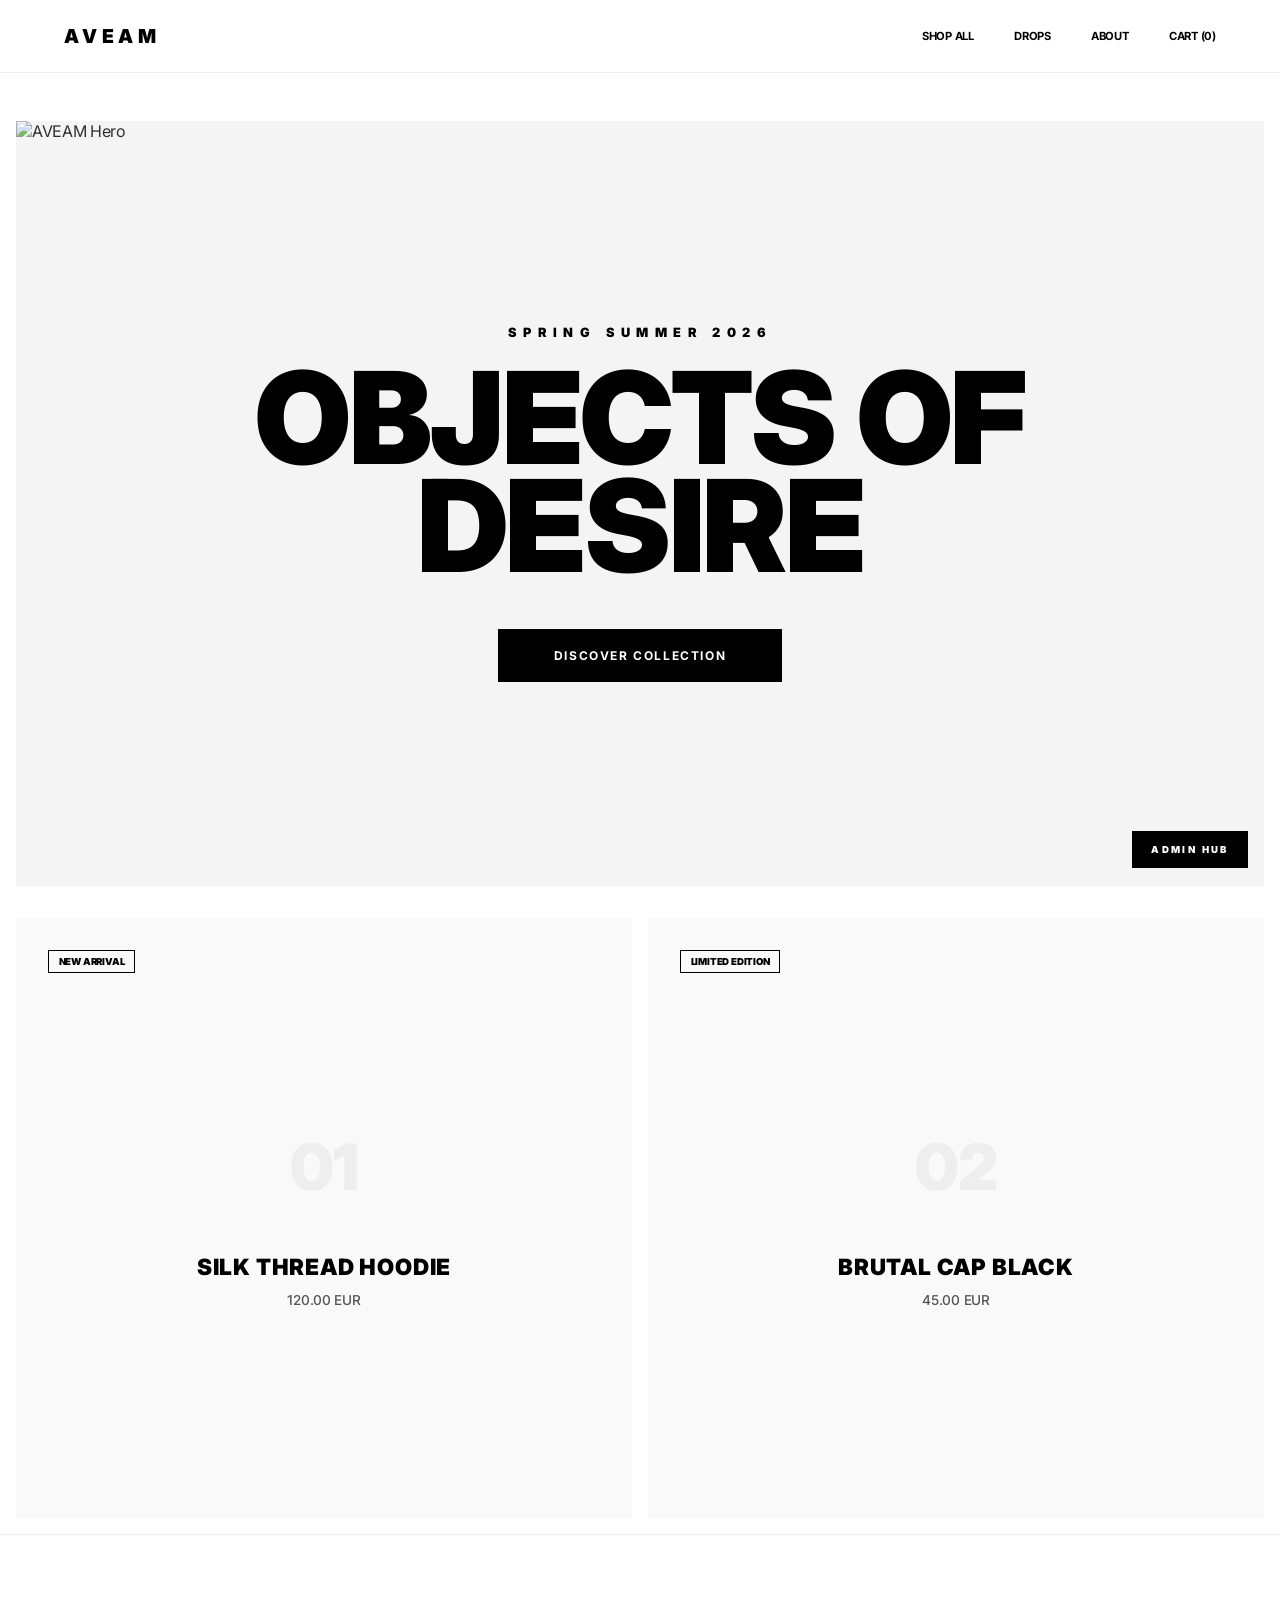
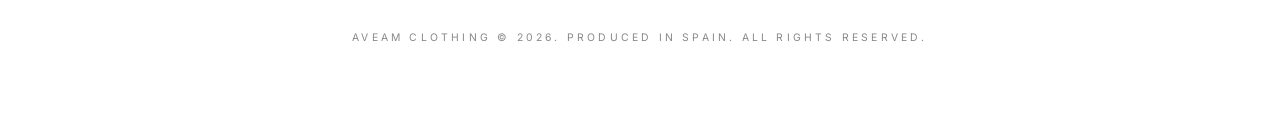
==== commit f7659e86: "Fix overlapping text and Hub visibility issues" ====
--- a/index.html
+++ b/index.html
@@ -10,11 +10,11 @@
         body {
             background-color: #fff;
             color: #000;
-            overflow-x: hidden;
+            display: block; /* Overriding possible flex from style.css */
         }
 
         .header-store {
-            padding: 2rem 4rem;
+            padding: 1.5rem 4rem;
             display: flex;
             justify-content: space-between;
             align-items: center;
@@ -26,17 +26,17 @@
         }
 
         .logo-store {
-            font-size: 1.5rem;
-            font-weight: 900;
-            letter-spacing: 0.2rem;
+            font-size: 1.2rem;
+            font-weight: 900;
+            letter-spacing: 0.3rem;
             text-transform: uppercase;
         }
 
         .nav-menu {
             display: flex;
-            gap: 3rem;
-            text-transform: uppercase;
-            font-size: 0.75rem;
+            gap: 2.5rem;
+            text-transform: uppercase;
+            font-size: 0.7rem;
             font-weight: 700;
             letter-spacing: 0.1rem;
         }
@@ -47,60 +47,85 @@
         }
 
         .hero-section {
-            height: 90vh;
-            display: flex;
+            height: 85vh;
+            display: flex;
+            flex-direction: column;
             align-items: center;
             justify-content: center;
             position: relative;
             background: #f4f4f4;
             margin: 1rem;
+            overflow: hidden;
         }
 
         .hero-image {
+            position: absolute;
+            top: 0;
+            left: 0;
             width: 100%;
             height: 100%;
             object-fit: cover;
-            mix-blend-mode: multiply;
-            opacity: 0.9;
+            opacity: 0.8;
+            z-index: 1;
         }
 
         .hero-content {
-            position: absolute;
-            bottom: 10%;
-            left: 5%;
+            position: relative;
+            z-index: 2;
+            text-align: center;
+            padding: 2rem;
+        }
+
+        .hero-content p {
+            text-transform: uppercase;
+            font-weight: 900;
+            letter-spacing: 0.4rem;
+            margin-bottom: 1.5rem;
+            font-size: 0.8rem;
         }
 
         .hero-content h1 {
-            font-size: 6rem;
-            font-weight: 900;
-            line-height: 0.9;
-            margin-bottom: 2rem;
+            font-size: clamp(3rem, 12vw, 8rem);
+            font-weight: 900;
+            line-height: 0.85;
+            margin-bottom: 3rem;
         }
 
         .btn-black {
             background: #000;
             color: #fff;
-            padding: 1rem 3rem;
+            padding: 1.2rem 3.5rem;
             text-decoration: none;
             font-weight: 700;
             text-transform: uppercase;
-            font-size: 0.8rem;
+            font-size: 0.75rem;
             display: inline-block;
+            letter-spacing: 0.1rem;
+            transition: all 0.3s ease;
+        }
+
+        .btn-black:hover {
+            background: #333;
+            transform: translateY(-2px);
         }
 
         .grid-store {
             display: grid;
-            grid-template-columns: repeat(2, 1fr);
+            grid-template-columns: repeat(auto-fit, minmax(400px, 1fr));
             gap: 1rem;
             padding: 1rem;
         }
 
         .product-item {
             background: #f9f9f9;
-            padding: 4rem;
+            padding: 6rem 2rem;
             text-align: center;
             position: relative;
             transition: background 0.3s ease;
+            min-height: 600px;
+            display: flex;
+            flex-direction: column;
+            justify-content: center;
         }
 
         .product-item:hover {
@@ -111,33 +136,36 @@
             position: absolute;
             top: 2rem;
             left: 2rem;
-            font-size: 0.7rem;
+            font-size: 0.6rem;
             font-weight: 900;
             text-transform: uppercase;
             border: 1px solid #000;
-            padding: 0.2rem 0.5rem;
+            padding: 0.3rem 0.6rem;
         }
 
         .product-name {
-            margin-top: 2rem;
-            font-weight: 900;
-            text-transform: uppercase;
-            font-size: 1.2rem;
+            margin-top: 3rem;
+            font-weight: 900;
+            text-transform: uppercase;
+            font-size: 1.4rem;
+            letter-spacing: 0.05rem;
         }
 
         .product-price {
-            font-size: 0.9rem;
-            color: #666;
-            margin-top: 0.5rem;
+            font-size: 0.85rem;
+            color: #555;
+            margin-top: 0.8rem;
+            font-weight: 500;
         }
 
         footer {
-            padding: 4rem;
+            padding: 6rem 2rem;
             text-align: center;
             border-top: 1px solid #eee;
-            font-size: 0.7rem;
-            text-transform: uppercase;
-            letter-spacing: 0.1rem;
+            font-size: 0.65rem;
+            text-transform: uppercase;
+            letter-spacing: 0.2rem;
+            color: #888;
         }
 
         .hub-access {
@@ -146,11 +174,12 @@
             right: 2rem;
             background: #000;
             color: #fff;
-            padding: 0.5rem 1rem;
+            padding: 0.8rem 1.2rem;
             font-size: 0.6rem;
             text-decoration: none;
             font-weight: 900;
-            letter-spacing: 0.1rem;
+            letter-spacing: 0.15rem;
+            z-index: 1000;
         }
     </style>
 </head>
@@ -168,22 +197,22 @@
     <section class="hero-section">
         <img src="aveam_hero_hoodie_1777651086148.png" alt="AVEAM Hero" class="hero-image">
         <div class="hero-content">
-            <p style="text-transform: uppercase; font-weight: 900; letter-spacing: 0.3rem; margin-bottom: 1rem;">Spring Summer 2026</p>
+            <p>Spring Summer 2026</p>
             <h1>OBJECTS OF<br>DESIRE</h1>
-            <a href="#" class="btn-black">Shop Collection</a>
+            <a href="#" class="btn-black">Discover Collection</a>
         </div>
     </section>
 
     <section class="grid-store">
         <div class="product-item">
             <span class="product-label">New Arrival</span>
-            <div style="height: 400px; display: grid; place-items: center; color: #ccc; font-weight: 900; font-size: 3rem;">IMAGE</div>
+            <div style="font-weight: 900; font-size: 4rem; color: #eee;">01</div>
             <div class="product-name">Silk Thread Hoodie</div>
             <div class="product-price">120.00 EUR</div>
         </div>
         <div class="product-item">
-            <span class="product-label">Limited</span>
-            <div style="height: 400px; display: grid; place-items: center; color: #ccc; font-weight: 900; font-size: 3rem;">IMAGE</div>
+            <span class="product-label">Limited Edition</span>
+            <div style="font-weight: 900; font-size: 4rem; color: #eee;">02</div>
             <div class="product-name">Brutal Cap Black</div>
             <div class="product-price">45.00 EUR</div>
         </div>
@@ -192,7 +221,7 @@
     <a href="hub.html" class="hub-access">ADMIN HUB</a>
 
     <footer>
-        AVEAM CLOTHING © 2026. PRODUCED IN SPAIN.
+        AVEAM CLOTHING © 2026. PRODUCED IN SPAIN. ALL RIGHTS RESERVED.
     </footer>
 </body>
 </html>
--- a/style.css
+++ b/style.css
@@ -32,6 +32,10 @@
     color: var(--text-main);
     overflow-x: hidden;
     min-height: 100vh;
+}
+
+/* Layout for Admin Hub */
+.admin-body {
     display: flex;
 }
 
@@ -111,7 +115,7 @@
 }
 
 .nav-item:hover {
-    background: rgba(255, 255, 255, 0.05);
+    background: rgba(0, 0, 0, 0.05);
     color: var(--text-main);
 }
 
@@ -143,17 +147,16 @@
 .btn-primary {
     padding: 0.8rem 1.5rem;
     background: var(--accent-primary);
-    color: #000 !important;
+    color: #fff !important;
     font-weight: 700;
     border: none;
     cursor: pointer;
-    border-radius: 12px;
+    border-radius: 4px;
     transition: var(--transition-fast);
 }
 
 .btn-primary:hover {
-    background: var(--text-main);
-    transform: scale(1.05);
+    background: #333;
 }
 
 .user-profile {
@@ -162,7 +165,7 @@
     gap: 1rem;
     background: var(--bg-card);
     padding: 0.5rem 1rem;
-    border-radius: 50px;
+    border-radius: 0;
     border: 1px solid var(--border-color);
 }
 
@@ -187,18 +190,11 @@
     border-radius: 0; /* Brutalist/Minimalist */
     padding: 2rem;
     transition: var(--transition-slow);
-    opacity: 0;
-    transition: var(--transition-fast);
-}
-
-.card:hover::before {
     opacity: 1;
 }
 
 .card:hover {
-    transform: translateY(-5px);
     border-color: var(--accent-primary);
-    box-shadow: 0 10px 30px rgba(0, 0, 0, 0.5);
 }
 
 .card-title {
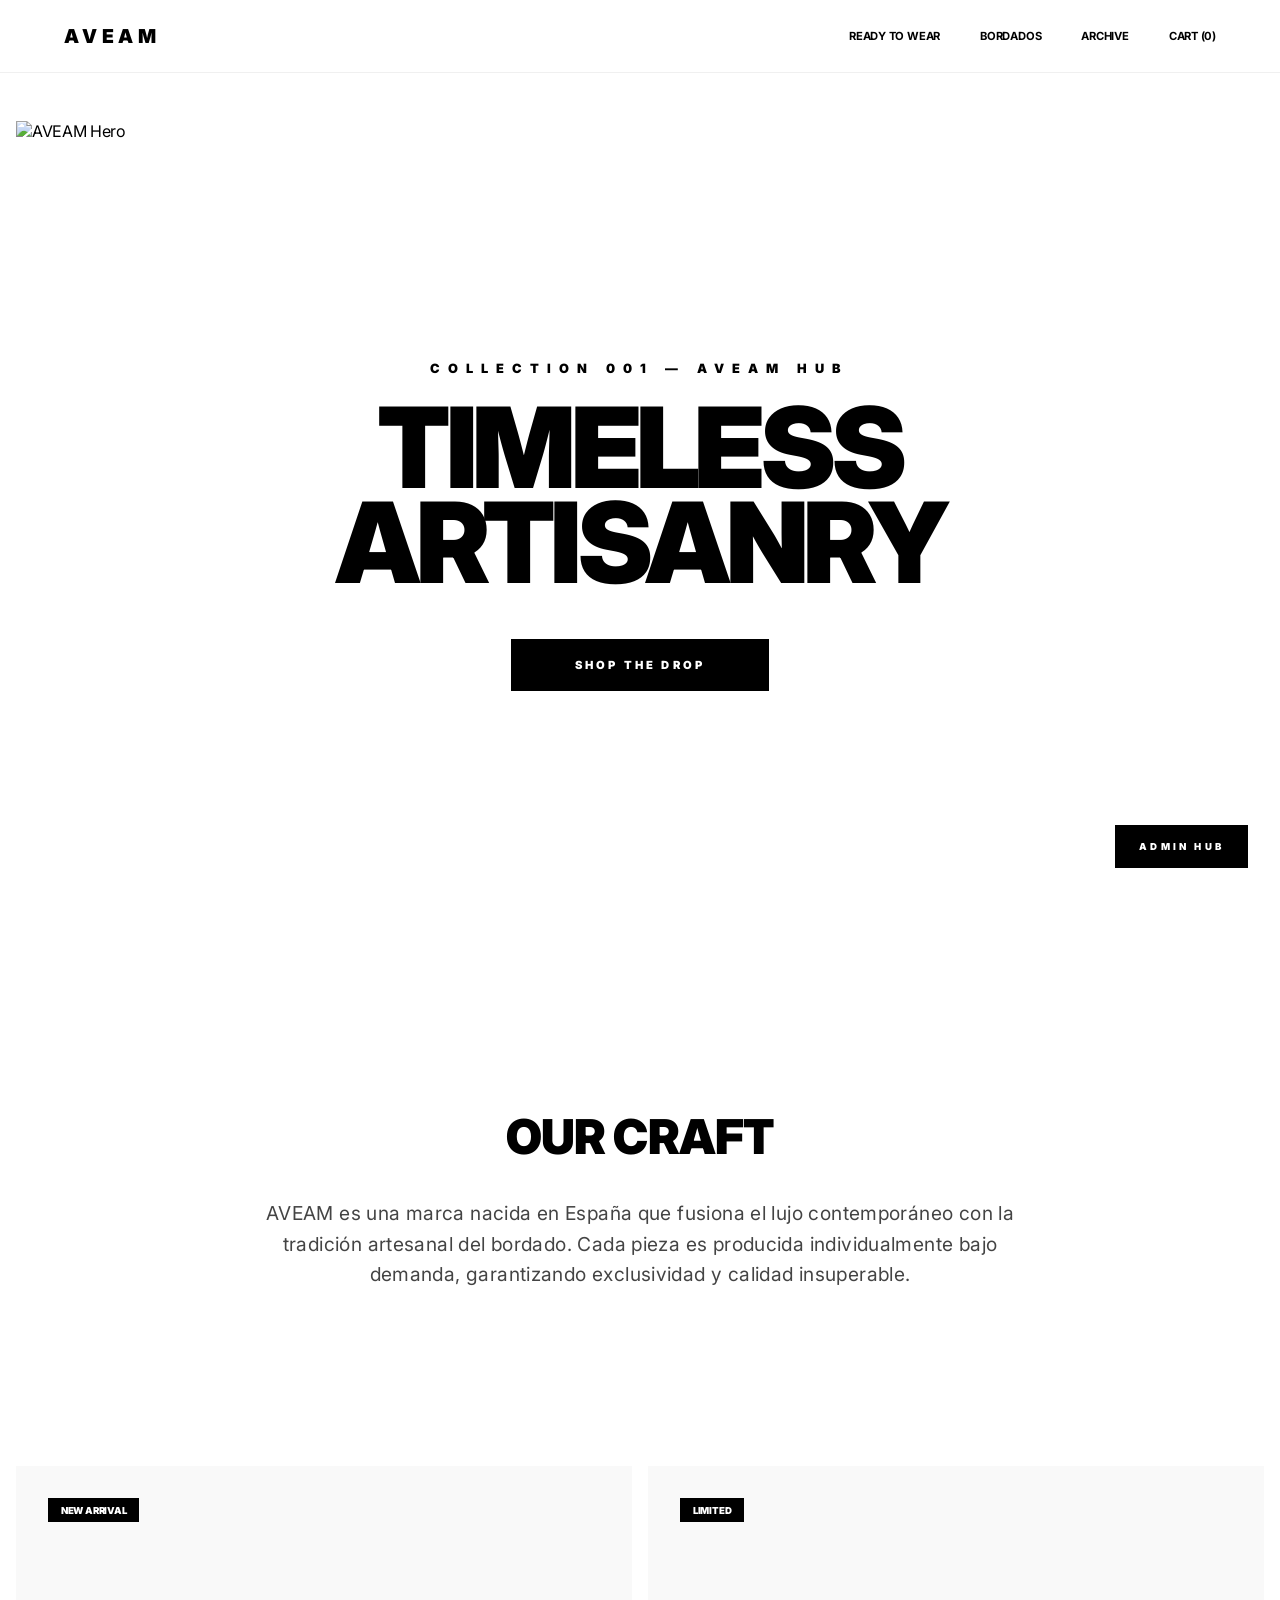
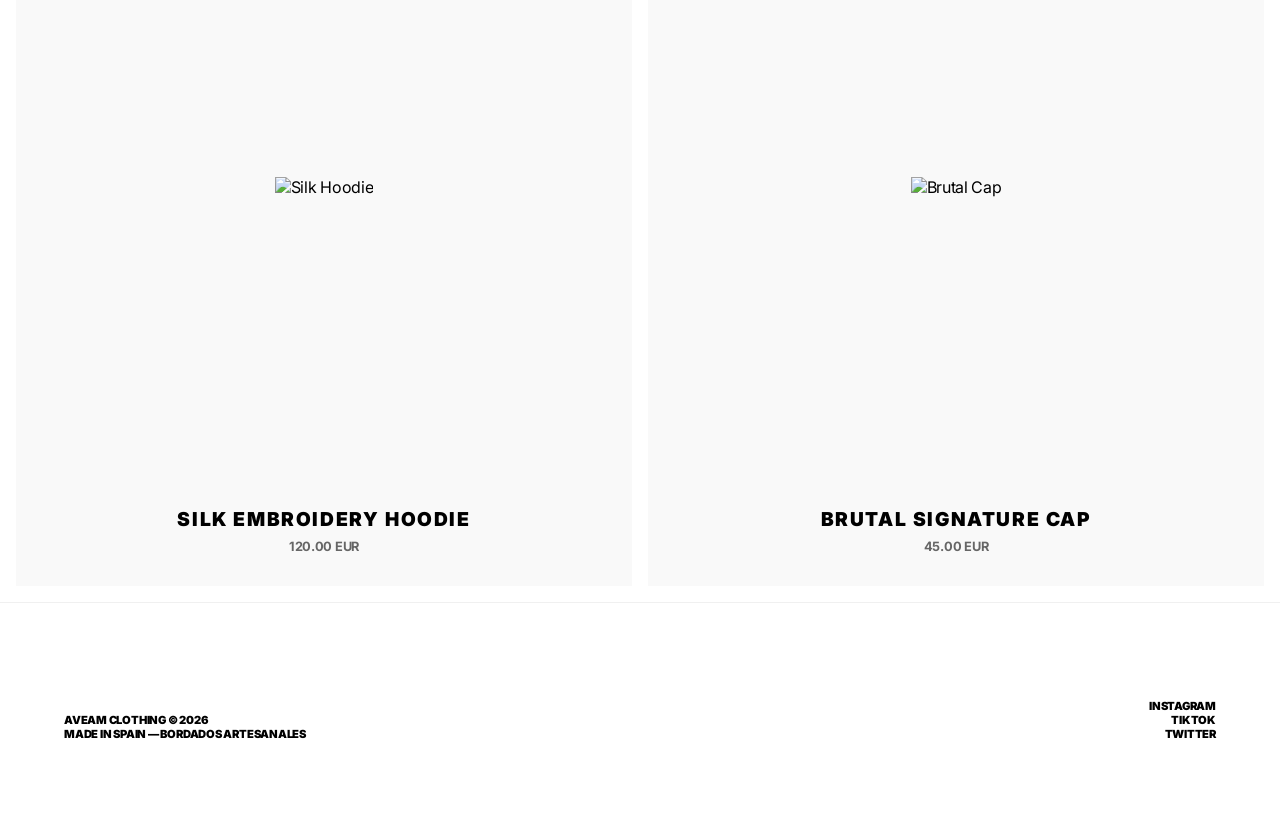
==== commit 3a7f508e: "Add high-end product images and brand sections" ====
--- a/index.html
+++ b/index.html
@@ -10,7 +10,7 @@
         body {
             background-color: #fff;
             color: #000;
-            display: block; /* Overriding possible flex from style.css */
+            display: block;
         }
 
         .header-store {
@@ -18,7 +18,7 @@
             display: flex;
             justify-content: space-between;
             align-items: center;
-            border-bottom: 1px solid #eee;
+            border-bottom: 1px solid #f0f0f0;
             position: sticky;
             top: 0;
             background: #fff;
@@ -47,89 +47,103 @@
         }
 
         .hero-section {
-            height: 85vh;
+            height: 90vh;
             display: flex;
             flex-direction: column;
             align-items: center;
             justify-content: center;
             position: relative;
-            background: #f4f4f4;
             margin: 1rem;
-            overflow: hidden;
+            background: #fff;
         }
 
         .hero-image {
-            position: absolute;
-            top: 0;
-            left: 0;
             width: 100%;
             height: 100%;
             object-fit: cover;
-            opacity: 0.8;
-            z-index: 1;
+            opacity: 1;
         }
 
         .hero-content {
-            position: relative;
+            position: absolute;
             z-index: 2;
             text-align: center;
             padding: 2rem;
+            background: rgba(255,255,255,0.7);
+            backdrop-filter: blur(10px);
+            width: 80%;
+            max-width: 1000px;
         }
 
         .hero-content p {
             text-transform: uppercase;
             font-weight: 900;
-            letter-spacing: 0.4rem;
+            letter-spacing: 0.5rem;
             margin-bottom: 1.5rem;
             font-size: 0.8rem;
         }
 
         .hero-content h1 {
-            font-size: clamp(3rem, 12vw, 8rem);
+            font-size: clamp(2rem, 10vw, 7rem);
             font-weight: 900;
             line-height: 0.85;
             margin-bottom: 3rem;
+            letter-spacing: -0.05em;
         }
 
         .btn-black {
             background: #000;
             color: #fff;
-            padding: 1.2rem 3.5rem;
+            padding: 1.2rem 4rem;
             text-decoration: none;
-            font-weight: 700;
-            text-transform: uppercase;
-            font-size: 0.75rem;
+            font-weight: 900;
+            text-transform: uppercase;
+            font-size: 0.7rem;
             display: inline-block;
-            letter-spacing: 0.1rem;
+            letter-spacing: 0.2rem;
             transition: all 0.3s ease;
         }
 
         .btn-black:hover {
             background: #333;
-            transform: translateY(-2px);
+            transform: scale(1.05);
         }
 
         .grid-store {
             display: grid;
-            grid-template-columns: repeat(auto-fit, minmax(400px, 1fr));
+            grid-template-columns: repeat(2, 1fr);
             gap: 1rem;
             padding: 1rem;
         }
 
         .product-item {
             background: #f9f9f9;
-            padding: 6rem 2rem;
+            padding: 2rem;
             text-align: center;
             position: relative;
-            transition: background 0.3s ease;
-            min-height: 600px;
+            min-height: 80vh;
             display: flex;
             flex-direction: column;
+            justify-content: flex-end;
+            overflow: hidden;
+        }
+
+        .product-image-container {
+            flex: 1;
+            display: flex;
+            align-items: center;
             justify-content: center;
         }
 
-        .product-item:hover {
-            background: #f0f0f0;
+        .product-image-container img {
+            max-width: 90%;
+            max-height: 80%;
+            object-fit: contain;
+            transition: transform 0.6s cubic-bezier(0.16, 1, 0.3, 1);
+        }
+
+        .product-item:hover .product-image-container img {
+            transform: scale(1.1);
         }
 
         .product-label {
@@ -139,33 +153,58 @@
             font-size: 0.6rem;
             font-weight: 900;
             text-transform: uppercase;
-            border: 1px solid #000;
-            padding: 0.3rem 0.6rem;
+            background: #000;
+            color: #fff;
+            padding: 0.4rem 0.8rem;
+            z-index: 5;
         }
 
         .product-name {
-            margin-top: 3rem;
-            font-weight: 900;
-            text-transform: uppercase;
-            font-size: 1.4rem;
-            letter-spacing: 0.05rem;
+            margin-top: 2rem;
+            font-weight: 900;
+            text-transform: uppercase;
+            font-size: 1.2rem;
+            letter-spacing: 0.1rem;
         }
 
         .product-price {
-            font-size: 0.85rem;
-            color: #555;
-            margin-top: 0.8rem;
-            font-weight: 500;
+            font-size: 0.8rem;
+            color: #666;
+            margin-top: 0.5rem;
+            font-weight: 700;
+        }
+
+        .about-section {
+            padding: 10rem 4rem;
+            text-align: center;
+            max-width: 900px;
+            margin: 0 auto;
+        }
+
+        .about-section h2 {
+            font-size: 3rem;
+            font-weight: 900;
+            margin-bottom: 2rem;
+            text-transform: uppercase;
+        }
+
+        .about-section p {
+            font-size: 1.2rem;
+            line-height: 1.6;
+            color: #444;
+            letter-spacing: 0.02em;
         }
 
         footer {
-            padding: 6rem 2rem;
-            text-align: center;
-            border-top: 1px solid #eee;
-            font-size: 0.65rem;
-            text-transform: uppercase;
-            letter-spacing: 0.2rem;
-            color: #888;
+            padding: 6rem 4rem;
+            border-top: 1px solid #f0f0f0;
+            display: flex;
+            justify-content: space-between;
+            align-items: flex-end;
+            font-size: 0.7rem;
+            font-weight: 900;
+            text-transform: uppercase;
+            letter-spacing: 0.15rem;
         }
 
         .hub-access {
@@ -174,11 +213,11 @@
             right: 2rem;
             background: #000;
             color: #fff;
-            padding: 0.8rem 1.2rem;
+            padding: 1rem 1.5rem;
             font-size: 0.6rem;
             text-decoration: none;
             font-weight: 900;
-            letter-spacing: 0.15rem;
+            letter-spacing: 0.2rem;
             z-index: 1000;
         }
     </style>
@@ -187,9 +226,9 @@
     <header class="header-store">
         <div class="logo-store">AVEAM</div>
         <nav class="nav-menu">
-            <a href="#">Shop All</a>
-            <a href="#">Drops</a>
-            <a href="#">About</a>
+            <a href="#">Ready to wear</a>
+            <a href="#">Bordados</a>
+            <a href="#">Archive</a>
             <a href="#">Cart (0)</a>
         </nav>
     </header>
@@ -197,23 +236,32 @@
     <section class="hero-section">
         <img src="aveam_hero_hoodie_1777651086148.png" alt="AVEAM Hero" class="hero-image">
         <div class="hero-content">
-            <p>Spring Summer 2026</p>
-            <h1>OBJECTS OF<br>DESIRE</h1>
-            <a href="#" class="btn-black">Discover Collection</a>
+            <p>Collection 001 — Aveam Hub</p>
+            <h1>TIMELESS<br>ARTISANRY</h1>
+            <a href="#shop" class="btn-black">Shop the Drop</a>
         </div>
     </section>
 
-    <section class="grid-store">
+    <section class="about-section">
+        <h2>Our Craft</h2>
+        <p>AVEAM es una marca nacida en España que fusiona el lujo contemporáneo con la tradición artesanal del bordado. Cada pieza es producida individualmente bajo demanda, garantizando exclusividad y calidad insuperable.</p>
+    </section>
+
+    <section class="grid-store" id="shop">
         <div class="product-item">
             <span class="product-label">New Arrival</span>
-            <div style="font-weight: 900; font-size: 4rem; color: #eee;">01</div>
-            <div class="product-name">Silk Thread Hoodie</div>
+            <div class="product-image-container">
+                <img src="aveam_silk_hoodie_white_1777656488743.png" alt="Silk Hoodie">
+            </div>
+            <div class="product-name">Silk Embroidery Hoodie</div>
             <div class="product-price">120.00 EUR</div>
         </div>
         <div class="product-item">
-            <span class="product-label">Limited Edition</span>
-            <div style="font-weight: 900; font-size: 4rem; color: #eee;">02</div>
-            <div class="product-name">Brutal Cap Black</div>
+            <span class="product-label">Limited</span>
+            <div class="product-image-container">
+                <img src="aveam_brutal_cap_white_1777656655425.png" alt="Brutal Cap">
+            </div>
+            <div class="product-name">Brutal Signature Cap</div>
             <div class="product-price">45.00 EUR</div>
         </div>
     </section>
@@ -221,7 +269,15 @@
     <a href="hub.html" class="hub-access">ADMIN HUB</a>
 
     <footer>
-        AVEAM CLOTHING © 2026. PRODUCED IN SPAIN. ALL RIGHTS RESERVED.
+        <div>
+            AVEAM CLOTHING © 2026<br>
+            MADE IN SPAIN — BORDADOS ARTESANALES
+        </div>
+        <div style="text-align: right;">
+            INSTAGRAM<br>
+            TIKTOK<br>
+            TWITTER
+        </div>
     </footer>
 </body>
 </html>
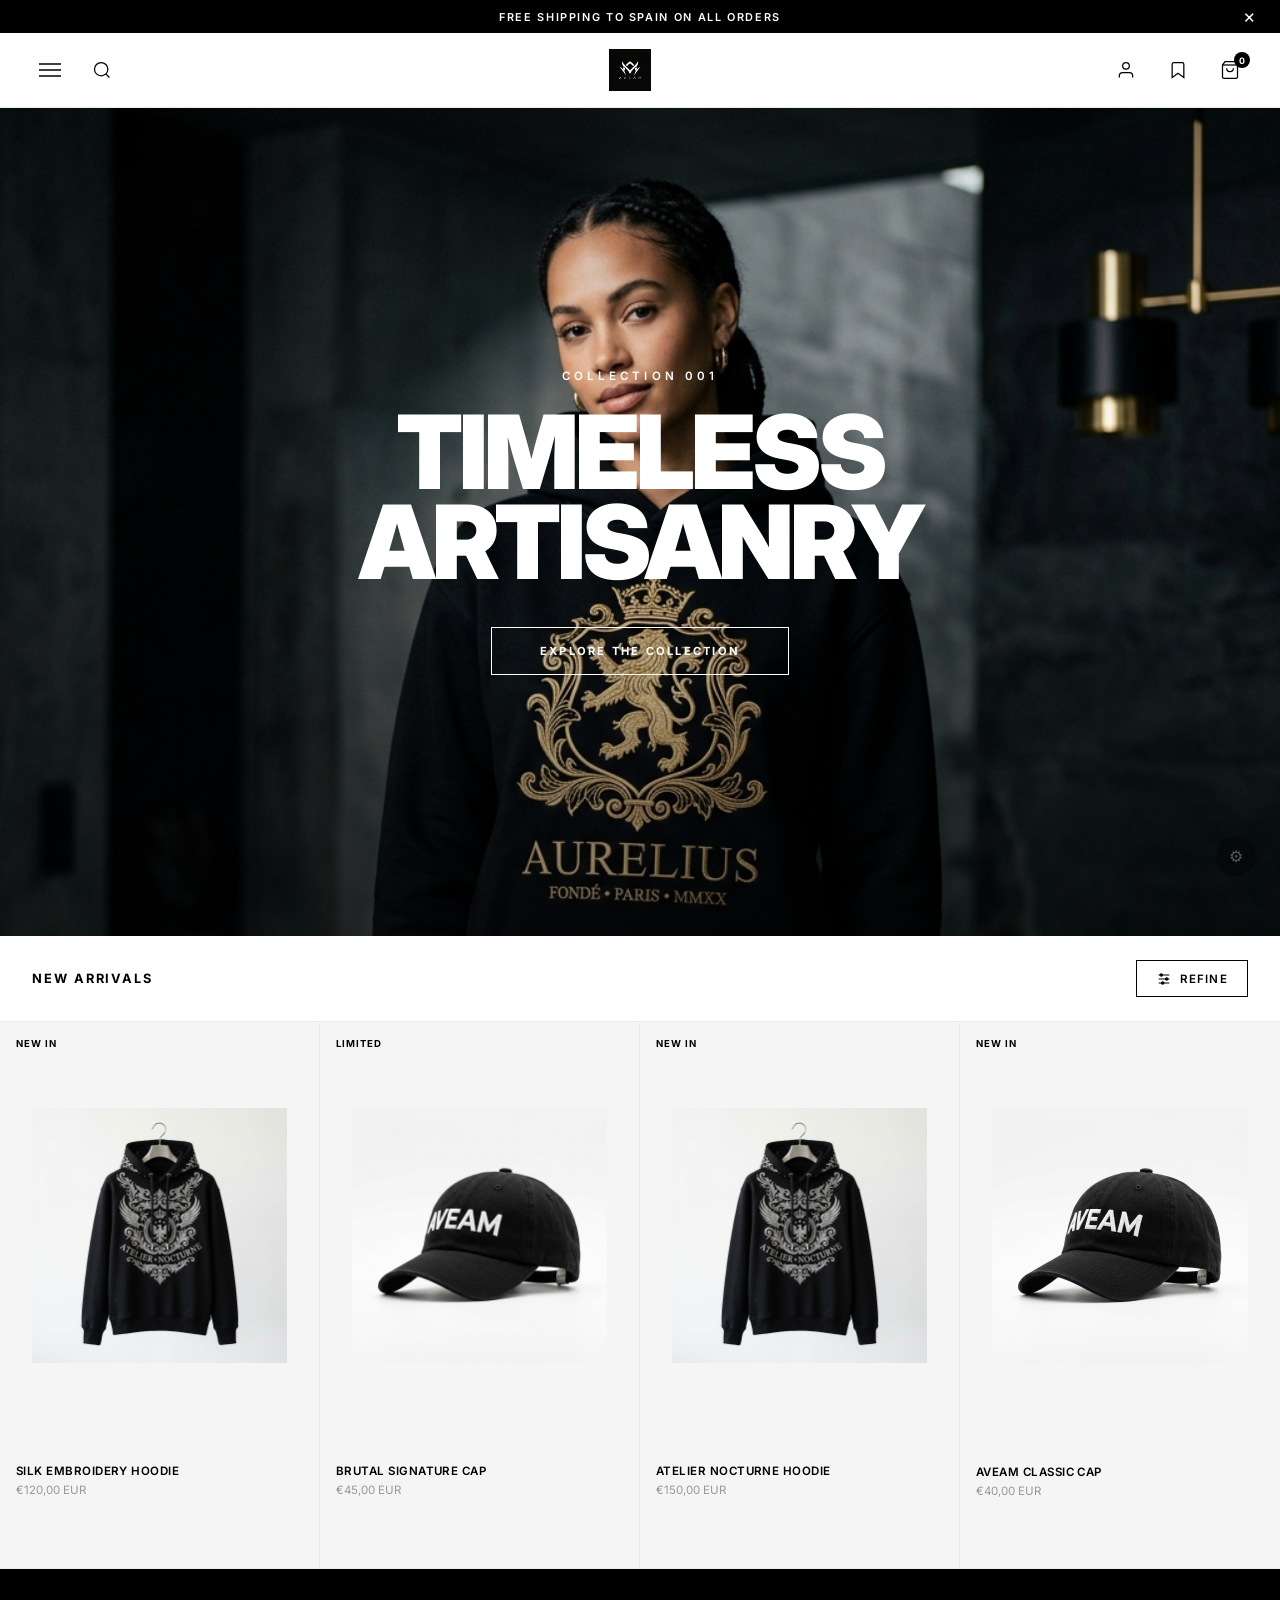
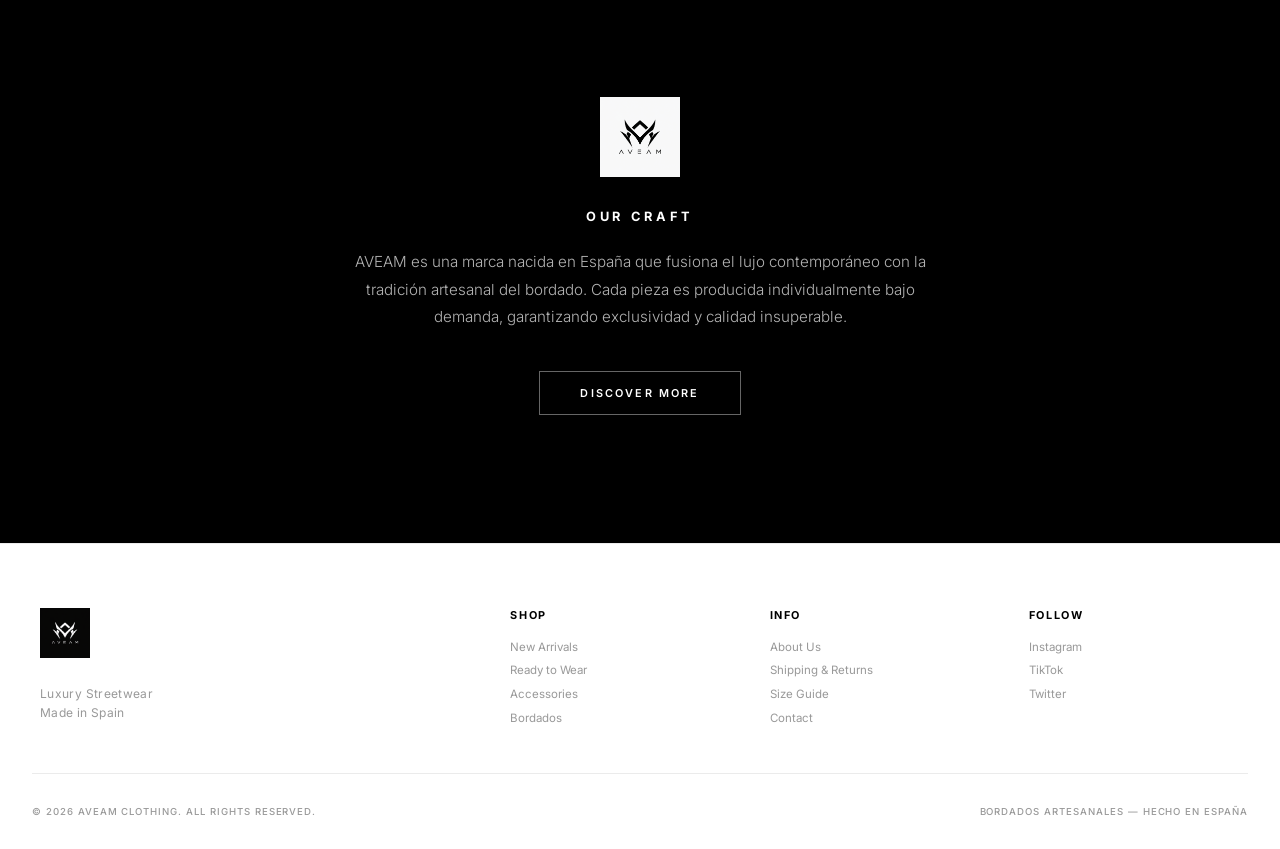
==== commit 3dc78bde: "feat: implement collections page with sidebar, product grid, and cart functionality" ====
--- a/index.html
+++ b/index.html
@@ -3,281 +3,290 @@
 <head>
     <meta charset="UTF-8">
     <meta name="viewport" content="width=device-width, initial-scale=1.0">
-    <title>AVEAM | Official Store</title>
-    <link rel="stylesheet" href="style.css">
-    <link href="https://fonts.googleapis.com/css2?family=Inter:wght@400;700;900&display=swap" rel="stylesheet">
-    <style>
-        body {
-            background-color: #fff;
-            color: #000;
-            display: block;
-        }
-
-        .header-store {
-            padding: 1.5rem 4rem;
-            display: flex;
-            justify-content: space-between;
-            align-items: center;
-            border-bottom: 1px solid #f0f0f0;
-            position: sticky;
-            top: 0;
-            background: #fff;
-            z-index: 1000;
-        }
-
-        .logo-store {
-            font-size: 1.2rem;
-            font-weight: 900;
-            letter-spacing: 0.3rem;
-            text-transform: uppercase;
-        }
-
-        .nav-menu {
-            display: flex;
-            gap: 2.5rem;
-            text-transform: uppercase;
-            font-size: 0.7rem;
-            font-weight: 700;
-            letter-spacing: 0.1rem;
-        }
-
-        .nav-menu a {
-            text-decoration: none;
-            color: #000;
-        }
-
-        .hero-section {
-            height: 90vh;
-            display: flex;
-            flex-direction: column;
-            align-items: center;
-            justify-content: center;
-            position: relative;
-            margin: 1rem;
-            background: #fff;
-        }
-
-        .hero-image {
-            width: 100%;
-            height: 100%;
-            object-fit: cover;
-            opacity: 1;
-        }
-
-        .hero-content {
-            position: absolute;
-            z-index: 2;
-            text-align: center;
-            padding: 2rem;
-            background: rgba(255,255,255,0.7);
-            backdrop-filter: blur(10px);
-            width: 80%;
-            max-width: 1000px;
-        }
-
-        .hero-content p {
-            text-transform: uppercase;
-            font-weight: 900;
-            letter-spacing: 0.5rem;
-            margin-bottom: 1.5rem;
-            font-size: 0.8rem;
-        }
-
-        .hero-content h1 {
-            font-size: clamp(2rem, 10vw, 7rem);
-            font-weight: 900;
-            line-height: 0.85;
-            margin-bottom: 3rem;
-            letter-spacing: -0.05em;
-        }
-
-        .btn-black {
-            background: #000;
-            color: #fff;
-            padding: 1.2rem 4rem;
-            text-decoration: none;
-            font-weight: 900;
-            text-transform: uppercase;
-            font-size: 0.7rem;
-            display: inline-block;
-            letter-spacing: 0.2rem;
-            transition: all 0.3s ease;
-        }
-
-        .btn-black:hover {
-            background: #333;
-            transform: scale(1.05);
-        }
-
-        .grid-store {
-            display: grid;
-            grid-template-columns: repeat(2, 1fr);
-            gap: 1rem;
-            padding: 1rem;
-        }
-
-        .product-item {
-            background: #f9f9f9;
-            padding: 2rem;
-            text-align: center;
-            position: relative;
-            min-height: 80vh;
-            display: flex;
-            flex-direction: column;
-            justify-content: flex-end;
-            overflow: hidden;
-        }
-
-        .product-image-container {
-            flex: 1;
-            display: flex;
-            align-items: center;
-            justify-content: center;
-        }
-
-        .product-image-container img {
-            max-width: 90%;
-            max-height: 80%;
-            object-fit: contain;
-            transition: transform 0.6s cubic-bezier(0.16, 1, 0.3, 1);
-        }
-
-        .product-item:hover .product-image-container img {
-            transform: scale(1.1);
-        }
-
-        .product-label {
-            position: absolute;
-            top: 2rem;
-            left: 2rem;
-            font-size: 0.6rem;
-            font-weight: 900;
-            text-transform: uppercase;
-            background: #000;
-            color: #fff;
-            padding: 0.4rem 0.8rem;
-            z-index: 5;
-        }
-
-        .product-name {
-            margin-top: 2rem;
-            font-weight: 900;
-            text-transform: uppercase;
-            font-size: 1.2rem;
-            letter-spacing: 0.1rem;
-        }
-
-        .product-price {
-            font-size: 0.8rem;
-            color: #666;
-            margin-top: 0.5rem;
-            font-weight: 700;
-        }
-
-        .about-section {
-            padding: 10rem 4rem;
-            text-align: center;
-            max-width: 900px;
-            margin: 0 auto;
-        }
-
-        .about-section h2 {
-            font-size: 3rem;
-            font-weight: 900;
-            margin-bottom: 2rem;
-            text-transform: uppercase;
-        }
-
-        .about-section p {
-            font-size: 1.2rem;
-            line-height: 1.6;
-            color: #444;
-            letter-spacing: 0.02em;
-        }
-
-        footer {
-            padding: 6rem 4rem;
-            border-top: 1px solid #f0f0f0;
-            display: flex;
-            justify-content: space-between;
-            align-items: flex-end;
-            font-size: 0.7rem;
-            font-weight: 900;
-            text-transform: uppercase;
-            letter-spacing: 0.15rem;
-        }
-
-        .hub-access {
-            position: fixed;
-            bottom: 2rem;
-            right: 2rem;
-            background: #000;
-            color: #fff;
-            padding: 1rem 1.5rem;
-            font-size: 0.6rem;
-            text-decoration: none;
-            font-weight: 900;
-            letter-spacing: 0.2rem;
-            z-index: 1000;
-        }
-    </style>
+    <title>AVEAM | Official Store — Luxury Streetwear</title>
+    <meta name="description" content="Shop the AVEAM official store. Discover luxury embroidered streetwear, hoodies, caps and accessories. Made in Spain with artisanal craftsmanship.">
+    <link href="https://fonts.googleapis.com/css2?family=Inter:wght@300;400;500;600;700;800;900&display=swap" rel="stylesheet">
+    <link rel="stylesheet" href="store.css">
 </head>
 <body>
-    <header class="header-store">
-        <div class="logo-store">AVEAM</div>
-        <nav class="nav-menu">
-            <a href="#">Ready to wear</a>
-            <a href="#">Bordados</a>
-            <a href="#">Archive</a>
-            <a href="#">Cart (0)</a>
-        </nav>
+
+    <!-- Announcement Bar -->
+    <div class="announcement-bar" id="announcement-bar">
+        <span>FREE SHIPPING TO SPAIN ON ALL ORDERS</span>
+        <button class="announcement-close" id="announcement-close" aria-label="Close">&times;</button>
+    </div>
+
+    <!-- Header -->
+    <header class="store-header" id="store-header">
+        <div class="header-left">
+            <button class="header-icon menu-toggle" id="menu-toggle" aria-label="Open menu">
+                <svg width="22" height="14" viewBox="0 0 22 14" fill="none">
+                    <line y1="1" x2="22" y2="1" stroke="currentColor" stroke-width="1.5"/>
+                    <line y1="7" x2="22" y2="7" stroke="currentColor" stroke-width="1.5"/>
+                    <line y1="13" x2="22" y2="13" stroke="currentColor" stroke-width="1.5"/>
+                </svg>
+            </button>
+            <button class="header-icon search-toggle" id="search-toggle" aria-label="Search">
+                <svg width="20" height="20" viewBox="0 0 24 24" fill="none" stroke="currentColor" stroke-width="1.5">
+                    <circle cx="11" cy="11" r="8"/><line x1="21" y1="21" x2="16.65" y2="16.65"/>
+                </svg>
+            </button>
+        </div>
+        <a href="index.html" class="header-logo">
+            <img src="logos/logo.png" alt="AVEAM" class="logo-img" id="header-logo-img">
+        </a>
+        <div class="header-right">
+            <button class="header-icon" aria-label="Account">
+                <svg width="20" height="20" viewBox="0 0 24 24" fill="none" stroke="currentColor" stroke-width="1.5">
+                    <path d="M20 21v-2a4 4 0 0 0-4-4H8a4 4 0 0 0-4 4v2"/><circle cx="12" cy="7" r="4"/>
+                </svg>
+            </button>
+            <button class="header-icon wishlist-toggle" aria-label="Wishlist">
+                <svg width="20" height="20" viewBox="0 0 24 24" fill="none" stroke="currentColor" stroke-width="1.5">
+                    <path d="M19 21l-7-5-7 5V5a2 2 0 0 1 2-2h10a2 2 0 0 1 2 2z"/>
+                </svg>
+            </button>
+            <button class="header-icon cart-toggle" id="cart-toggle" aria-label="Cart">
+                <svg width="20" height="20" viewBox="0 0 24 24" fill="none" stroke="currentColor" stroke-width="1.5">
+                    <path d="M6 2L3 6v14a2 2 0 0 0 2 2h14a2 2 0 0 0 2-2V6l-3-4z"/><line x1="3" y1="6" x2="21" y2="6"/><path d="M16 10a4 4 0 0 1-8 0"/>
+                </svg>
+                <span class="cart-count" id="cart-count">0</span>
+            </button>
+        </div>
     </header>
 
-    <section class="hero-section">
-        <img src="aveam_hero_hoodie_1777651086148.png" alt="AVEAM Hero" class="hero-image">
+    <!-- Sidebar Navigation Overlay -->
+    <div class="sidebar-overlay" id="sidebar-overlay"></div>
+    <nav class="sidebar-nav" id="sidebar-nav">
+        <div class="sidebar-header">
+            <button class="sidebar-close" id="sidebar-close" aria-label="Close menu">
+                <svg width="20" height="20" viewBox="0 0 24 24" fill="none" stroke="currentColor" stroke-width="1.5">
+                    <line x1="18" y1="6" x2="6" y2="18"/><line x1="6" y1="6" x2="18" y2="18"/>
+                </svg>
+            </button>
+            <button class="header-icon" aria-label="Search">
+                <svg width="20" height="20" viewBox="0 0 24 24" fill="none" stroke="currentColor" stroke-width="1.5">
+                    <circle cx="11" cy="11" r="8"/><line x1="21" y1="21" x2="16.65" y2="16.65"/>
+                </svg>
+            </button>
+        </div>
+        <ul class="sidebar-links">
+            <li><a href="collections.html?cat=new-arrivals" class="sidebar-link active">NEW ARRIVALS</a></li>
+            <li><a href="collections.html?cat=summer" class="sidebar-link">SUMMER 2026 ☀</a></li>
+            <li><a href="collections.html?cat=rtw-all" class="sidebar-link">READY TO WEAR</a></li>
+            <li><a href="collections.html?cat=hoodies" class="sidebar-link">HOODIES</a></li>
+            <li><a href="collections.html?cat=tees" class="sidebar-link">TEES</a></li>
+            <li><a href="collections.html?cat=acc-all" class="sidebar-link">ACCESSORIES</a></li>
+            <li><a href="collections.html?cat=bordados" class="sidebar-link">BORDADOS</a></li>
+            <li><a href="collections.html?cat=archive" class="sidebar-link">ARCHIVE</a></li>
+        </ul>
+        <div class="sidebar-footer">
+            <a href="#" class="sidebar-footer-link">
+                <svg width="18" height="18" viewBox="0 0 24 24" fill="none" stroke="currentColor" stroke-width="1.5">
+                    <path d="M20 21v-2a4 4 0 0 0-4-4H8a4 4 0 0 0-4 4v2"/><circle cx="12" cy="7" r="4"/>
+                </svg>
+                ACCOUNT
+            </a>
+            <span class="sidebar-footer-info">Shipping: Spain / EUR €</span>
+        </div>
+    </nav>
+
+    <!-- Search Overlay -->
+    <div class="search-overlay" id="search-overlay">
+        <div class="search-container">
+            <input type="text" class="search-input" id="search-input" placeholder="SEARCH AVEAM..." autocomplete="off">
+            <button class="search-close" id="search-close" aria-label="Close search">
+                <svg width="20" height="20" viewBox="0 0 24 24" fill="none" stroke="currentColor" stroke-width="1.5">
+                    <line x1="18" y1="6" x2="6" y2="18"/><line x1="6" y1="6" x2="18" y2="18"/>
+                </svg>
+            </button>
+        </div>
+    </div>
+
+    <!-- Hero Section -->
+    <section class="hero" id="hero">
+        <div class="hero-media">
+            <img src="modelos/aveam_hero_hoodie_1777651086148.png" alt="AVEAM Collection 001" class="hero-img">
+        </div>
+        <div class="hero-overlay"></div>
         <div class="hero-content">
-            <p>Collection 001 — Aveam Hub</p>
-            <h1>TIMELESS<br>ARTISANRY</h1>
-            <a href="#shop" class="btn-black">Shop the Drop</a>
+            <p class="hero-subtitle">COLLECTION 001</p>
+            <h1 class="hero-title">TIMELESS<br>ARTISANRY</h1>
+            <a href="collections.html?cat=all" class="hero-cta">EXPLORE THE COLLECTION</a>
         </div>
     </section>
 
-    <section class="about-section">
-        <h2>Our Craft</h2>
-        <p>AVEAM es una marca nacida en España que fusiona el lujo contemporáneo con la tradición artesanal del bordado. Cada pieza es producida individualmente bajo demanda, garantizando exclusividad y calidad insuperable.</p>
+    <!-- Category Title Bar -->
+    <div class="category-bar" id="category-bar">
+        <h2 class="category-title" id="category-title">NEW ARRIVALS</h2>
+        <button class="refine-btn" id="refine-btn">
+            <svg width="16" height="16" viewBox="0 0 24 24" fill="none" stroke="currentColor" stroke-width="1.5">
+                <line x1="4" y1="6" x2="20" y2="6"/><line x1="4" y1="12" x2="20" y2="12"/><line x1="4" y1="18" x2="20" y2="18"/>
+                <circle cx="8" cy="6" r="2" fill="currentColor"/><circle cx="16" cy="12" r="2" fill="currentColor"/><circle cx="10" cy="18" r="2" fill="currentColor"/>
+            </svg>
+            REFINE
+        </button>
+    </div>
+
+    <!-- Product Grid -->
+    <section class="product-grid" id="shop">
+        <!-- Product 1 -->
+        <article class="product-card" data-category="hoodies ready-to-wear bordados">
+            <div class="product-badge">NEW IN</div>
+            <button class="product-wishlist" aria-label="Add to wishlist">
+                <svg width="18" height="18" viewBox="0 0 24 24" fill="none" stroke="currentColor" stroke-width="1.5">
+                    <path d="M19 21l-7-5-7 5V5a2 2 0 0 1 2-2h10a2 2 0 0 1 2 2z"/>
+                </svg>
+            </button>
+            <a href="#" class="product-link">
+                <div class="product-image-wrap">
+                    <img src="fotos/aveam_silk_hoodie_white_1777656488743.png" alt="Silk Embroidery Hoodie" class="product-img" loading="lazy">
+                </div>
+            </a>
+            <div class="product-info">
+                <h3 class="product-name">SILK EMBROIDERY HOODIE</h3>
+                <p class="product-price">€120,00 EUR</p>
+            </div>
+            <button class="add-to-cart-btn" data-product="silk-hoodie" data-name="Silk Embroidery Hoodie" data-price="120">ADD TO BAG</button>
+        </article>
+
+        <!-- Product 2 -->
+        <article class="product-card" data-category="accessories">
+            <div class="product-badge">LIMITED</div>
+            <button class="product-wishlist" aria-label="Add to wishlist">
+                <svg width="18" height="18" viewBox="0 0 24 24" fill="none" stroke="currentColor" stroke-width="1.5">
+                    <path d="M19 21l-7-5-7 5V5a2 2 0 0 1 2-2h10a2 2 0 0 1 2 2z"/>
+                </svg>
+            </button>
+            <a href="#" class="product-link">
+                <div class="product-image-wrap">
+                    <img src="fotos/aveam_brutal_cap_white_1777656655425.png" alt="Brutal Signature Cap" class="product-img" loading="lazy">
+                </div>
+            </a>
+            <div class="product-info">
+                <h3 class="product-name">BRUTAL SIGNATURE CAP</h3>
+                <p class="product-price">€45,00 EUR</p>
+            </div>
+            <button class="add-to-cart-btn" data-product="brutal-cap" data-name="Brutal Signature Cap" data-price="45">ADD TO BAG</button>
+        </article>
+
+        <!-- Product 3 (Reusing hoodie as different colorway placeholder) -->
+        <article class="product-card" data-category="hoodies ready-to-wear bordados">
+            <div class="product-badge">NEW IN</div>
+            <button class="product-wishlist" aria-label="Add to wishlist">
+                <svg width="18" height="18" viewBox="0 0 24 24" fill="none" stroke="currentColor" stroke-width="1.5">
+                    <path d="M19 21l-7-5-7 5V5a2 2 0 0 1 2-2h10a2 2 0 0 1 2 2z"/>
+                </svg>
+            </button>
+            <a href="#" class="product-link">
+                <div class="product-image-wrap">
+                    <img src="fotos/aveam_silk_hoodie_white_1777656488743.png" alt="Atelier Nocturne Hoodie" class="product-img" loading="lazy">
+                </div>
+            </a>
+            <div class="product-info">
+                <h3 class="product-name">ATELIER NOCTURNE HOODIE</h3>
+                <p class="product-price">€150,00 EUR</p>
+            </div>
+            <button class="add-to-cart-btn" data-product="atelier-hoodie" data-name="Atelier Nocturne Hoodie" data-price="150">ADD TO BAG</button>
+        </article>
+
+        <!-- Product 4 -->
+        <article class="product-card" data-category="accessories">
+            <div class="product-badge">NEW IN</div>
+            <button class="product-wishlist" aria-label="Add to wishlist">
+                <svg width="18" height="18" viewBox="0 0 24 24" fill="none" stroke="currentColor" stroke-width="1.5">
+                    <path d="M19 21l-7-5-7 5V5a2 2 0 0 1 2-2h10a2 2 0 0 1 2 2z"/>
+                </svg>
+            </button>
+            <a href="#" class="product-link">
+                <div class="product-image-wrap">
+                    <img src="fotos/aveam_brutal_cap_white_1777656655425.png" alt="AVEAM Classic Cap" class="product-img" loading="lazy">
+                </div>
+            </a>
+            <div class="product-info">
+                <h3 class="product-name">AVEAM CLASSIC CAP</h3>
+                <p class="product-price">€40,00 EUR</p>
+            </div>
+            <button class="add-to-cart-btn" data-product="classic-cap" data-name="AVEAM Classic Cap" data-price="40">ADD TO BAG</button>
+        </article>
     </section>
 
-    <section class="grid-store" id="shop">
-        <div class="product-item">
-            <span class="product-label">New Arrival</span>
-            <div class="product-image-container">
-                <img src="aveam_silk_hoodie_white_1777656488743.png" alt="Silk Hoodie">
-            </div>
-            <div class="product-name">Silk Embroidery Hoodie</div>
-            <div class="product-price">120.00 EUR</div>
-        </div>
-        <div class="product-item">
-            <span class="product-label">Limited</span>
-            <div class="product-image-container">
-                <img src="aveam_brutal_cap_white_1777656655425.png" alt="Brutal Cap">
-            </div>
-            <div class="product-name">Brutal Signature Cap</div>
-            <div class="product-price">45.00 EUR</div>
+    <!-- Brand Story Section -->
+    <section class="brand-story">
+        <div class="story-content">
+            <img src="logos/logo.png" alt="AVEAM Logo" class="story-logo">
+            <h2>OUR CRAFT</h2>
+            <p>AVEAM es una marca nacida en España que fusiona el lujo contemporáneo con la tradición artesanal del bordado. Cada pieza es producida individualmente bajo demanda, garantizando exclusividad y calidad insuperable.</p>
+            <a href="#shop" class="story-cta">DISCOVER MORE</a>
         </div>
     </section>
 
-    <a href="hub.html" class="hub-access">ADMIN HUB</a>
-
-    <footer>
-        <div>
-            AVEAM CLOTHING © 2026<br>
-            MADE IN SPAIN — BORDADOS ARTESANALES
-        </div>
-        <div style="text-align: right;">
-            INSTAGRAM<br>
-            TIKTOK<br>
-            TWITTER
+    <!-- Cart Drawer -->
+    <div class="cart-overlay" id="cart-overlay"></div>
+    <aside class="cart-drawer" id="cart-drawer">
+        <div class="cart-header">
+            <h3>YOUR BAG</h3>
+            <button class="cart-close" id="cart-close" aria-label="Close cart">
+                <svg width="20" height="20" viewBox="0 0 24 24" fill="none" stroke="currentColor" stroke-width="1.5">
+                    <line x1="18" y1="6" x2="6" y2="18"/><line x1="6" y1="6" x2="18" y2="18"/>
+                </svg>
+            </button>
+        </div>
+        <div class="cart-items" id="cart-items">
+            <div class="cart-empty" id="cart-empty">
+                <svg width="48" height="48" viewBox="0 0 24 24" fill="none" stroke="#ccc" stroke-width="1">
+                    <path d="M6 2L3 6v14a2 2 0 0 0 2 2h14a2 2 0 0 0 2-2V6l-3-4z"/><line x1="3" y1="6" x2="21" y2="6"/><path d="M16 10a4 4 0 0 1-8 0"/>
+                </svg>
+                <p>Your bag is empty</p>
+            </div>
+        </div>
+        <div class="cart-footer" id="cart-footer" style="display:none;">
+            <div class="cart-total">
+                <span>TOTAL</span>
+                <span id="cart-total-price">€0,00</span>
+            </div>
+            <button class="checkout-btn">CHECKOUT</button>
+            <p class="cart-shipping-note">Free shipping to Spain on all orders</p>
+        </div>
+    </aside>
+
+    <!-- Footer -->
+    <footer class="store-footer">
+        <div class="footer-grid">
+            <div class="footer-col">
+                <img src="logos/logo.png" alt="AVEAM" class="footer-logo">
+                <p class="footer-tagline">Luxury Streetwear<br>Made in Spain</p>
+            </div>
+            <div class="footer-col">
+                <h4>SHOP</h4>
+                <a href="collections.html?cat=new-arrivals">New Arrivals</a>
+                <a href="collections.html?cat=rtw-all">Ready to Wear</a>
+                <a href="collections.html?cat=acc-all">Accessories</a>
+                <a href="collections.html?cat=bordados">Bordados</a>
+            </div>
+            <div class="footer-col">
+                <h4>INFO</h4>
+                <a href="#">About Us</a>
+                <a href="#">Shipping & Returns</a>
+                <a href="#">Size Guide</a>
+                <a href="#">Contact</a>
+            </div>
+            <div class="footer-col">
+                <h4>FOLLOW</h4>
+                <a href="#">Instagram</a>
+                <a href="#">TikTok</a>
+                <a href="#">Twitter</a>
+            </div>
+        </div>
+        <div class="footer-bottom">
+            <span>© 2026 AVEAM CLOTHING. ALL RIGHTS RESERVED.</span>
+            <span>BORDADOS ARTESANALES — HECHO EN ESPAÑA</span>
         </div>
     </footer>
+
+    <!-- Admin Hub Access (hidden) -->
+    <a href="hub.html" class="hub-access" title="Admin Hub">⚙</a>
+
+    <script src="store.js"></script>
 </body>
 </html>
--- a/store.css
+++ b/store.css
@@ -0,0 +1,505 @@
+/* ============================================
+   AVEAM STORE — Luxury Minimalist (Amiri-inspired)
+   ============================================ */
+
+@import url('https://fonts.googleapis.com/css2?family=Inter:wght@300;400;500;600;700;800;900&display=swap');
+
+*, *::before, *::after {
+    margin: 0;
+    padding: 0;
+    box-sizing: border-box;
+}
+
+:root {
+    --white: #ffffff;
+    --off-white: #f5f5f5;
+    --light-gray: #ebebeb;
+    --mid-gray: #999;
+    --dark-gray: #333;
+    --black: #000000;
+    --font: 'Inter', -apple-system, BlinkMacSystemFont, 'Helvetica Neue', sans-serif;
+    --ease: cubic-bezier(0.16, 1, 0.3, 1);
+}
+
+html { scroll-behavior: smooth; }
+
+body {
+    font-family: var(--font);
+    background: var(--white);
+    color: var(--black);
+    overflow-x: hidden;
+    -webkit-font-smoothing: antialiased;
+}
+
+a { color: inherit; text-decoration: none; }
+button { cursor: pointer; background: none; border: none; font-family: var(--font); color: inherit; }
+img { display: block; max-width: 100%; }
+
+/* Scrollbar */
+::-webkit-scrollbar { width: 4px; }
+::-webkit-scrollbar-track { background: var(--white); }
+::-webkit-scrollbar-thumb { background: var(--black); }
+
+/* ── Announcement Bar ── */
+.announcement-bar {
+    background: var(--black);
+    color: var(--white);
+    text-align: center;
+    padding: 0.6rem 2rem;
+    font-size: 0.68rem;
+    font-weight: 600;
+    letter-spacing: 0.15em;
+    position: relative;
+    z-index: 1001;
+    transition: transform 0.4s var(--ease), opacity 0.4s var(--ease);
+}
+.announcement-bar.hidden { transform: translateY(-100%); opacity: 0; height: 0; padding: 0; overflow: hidden; }
+.announcement-close {
+    position: absolute; right: 1.5rem; top: 50%; transform: translateY(-50%);
+    color: var(--white); font-size: 1.2rem; line-height: 1;
+}
+
+/* ── Header ── */
+.store-header {
+    position: sticky; top: 0; z-index: 1000;
+    display: flex; justify-content: space-between; align-items: center;
+    padding: 1rem 2rem;
+    background: var(--white);
+    border-bottom: 1px solid var(--light-gray);
+    transition: box-shadow 0.3s ease;
+}
+.store-header.scrolled { box-shadow: 0 1px 10px rgba(0,0,0,0.06); }
+
+.header-left, .header-right { display: flex; align-items: center; gap: 1rem; min-width: 120px; }
+.header-right { justify-content: flex-end; }
+
+.header-icon {
+    display: flex; align-items: center; justify-content: center;
+    width: 36px; height: 36px; position: relative;
+    transition: opacity 0.2s;
+}
+.header-icon:hover { opacity: 0.5; }
+
+.header-logo { display: flex; align-items: center; }
+.logo-img {
+    height: 42px; width: auto;
+    filter: invert(0);
+    transition: opacity 0.3s;
+}
+.logo-img:hover { opacity: 0.7; }
+
+.cart-count {
+    position: absolute; top: 0; right: -2px;
+    background: var(--black); color: var(--white);
+    font-size: 0.55rem; font-weight: 700;
+    width: 16px; height: 16px; border-radius: 50%;
+    display: flex; align-items: center; justify-content: center;
+}
+
+/* ── Sidebar Navigation ── */
+.sidebar-overlay {
+    position: fixed; inset: 0; background: rgba(0,0,0,0.4);
+    z-index: 2000; opacity: 0; pointer-events: none;
+    transition: opacity 0.4s var(--ease);
+}
+.sidebar-overlay.active { opacity: 1; pointer-events: all; }
+
+.sidebar-nav {
+    position: fixed; top: 0; left: 0; bottom: 0;
+    width: 440px; max-width: 85vw;
+    background: var(--off-white);
+    z-index: 2001;
+    display: flex; flex-direction: column;
+    padding: 2rem;
+    transform: translateX(-100%);
+    transition: transform 0.5s var(--ease);
+}
+.sidebar-nav.active { transform: translateX(0); }
+
+.sidebar-header {
+    display: flex; align-items: center; gap: 1rem;
+    margin-bottom: 3rem;
+}
+.sidebar-close { display: flex; align-items: center; }
+.sidebar-close:hover { opacity: 0.5; }
+
+.sidebar-links {
+    list-style: none; flex: 1;
+    display: flex; flex-direction: column; gap: 0.2rem;
+}
+.sidebar-link {
+    display: block; padding: 0.9rem 0;
+    font-size: 0.85rem; font-weight: 700;
+    letter-spacing: 0.08em;
+    transition: opacity 0.2s, padding-left 0.3s var(--ease);
+    border-bottom: 1px solid transparent;
+}
+.sidebar-link:hover { opacity: 0.5; padding-left: 0.5rem; }
+.sidebar-link.active { border-bottom-color: var(--black); }
+
+.sidebar-footer {
+    border-top: 1px solid var(--light-gray);
+    padding-top: 1.5rem;
+    display: flex; flex-direction: column; gap: 0.8rem;
+}
+.sidebar-footer-link {
+    display: flex; align-items: center; gap: 0.6rem;
+    font-size: 0.75rem; font-weight: 600; letter-spacing: 0.1em;
+    text-decoration: underline; text-underline-offset: 3px;
+}
+.sidebar-footer-info { font-size: 0.7rem; color: var(--mid-gray); }
+
+/* ── Search Overlay ── */
+.search-overlay {
+    position: fixed; top: 0; left: 0; right: 0;
+    background: var(--white);
+    z-index: 3000; padding: 2rem;
+    transform: translateY(-100%);
+    transition: transform 0.4s var(--ease);
+    box-shadow: 0 4px 20px rgba(0,0,0,0.1);
+}
+.search-overlay.active { transform: translateY(0); }
+.search-container { display: flex; align-items: center; gap: 1rem; max-width: 800px; margin: 0 auto; }
+.search-input {
+    flex: 1; border: none; border-bottom: 2px solid var(--black);
+    font-size: 1.2rem; font-weight: 500; letter-spacing: 0.1em;
+    padding: 1rem 0; background: transparent; outline: none;
+    font-family: var(--font);
+}
+.search-close:hover { opacity: 0.5; }
+
+/* ── Hero Section ── */
+.hero {
+    position: relative;
+    height: 92vh; min-height: 500px;
+    display: flex; align-items: center; justify-content: center;
+    overflow: hidden; margin: 0;
+}
+.hero-media {
+    position: absolute; inset: 0;
+}
+.hero-img {
+    width: 100%; height: 100%;
+    object-fit: cover; object-position: center top;
+}
+.hero-overlay {
+    position: absolute; inset: 0;
+    background: linear-gradient(
+        180deg,
+        rgba(0,0,0,0.1) 0%,
+        rgba(0,0,0,0.0) 40%,
+        rgba(0,0,0,0.5) 100%
+    );
+}
+.hero-content {
+    position: relative; z-index: 2;
+    text-align: center; color: var(--white);
+    padding: 2rem;
+}
+.hero-subtitle {
+    font-size: 0.72rem; font-weight: 600;
+    letter-spacing: 0.35em; margin-bottom: 1.5rem;
+    opacity: 0; animation: fadeUp 0.8s 0.3s var(--ease) forwards;
+}
+.hero-title {
+    font-size: clamp(2.5rem, 8vw, 6.5rem);
+    font-weight: 900; line-height: 0.88;
+    letter-spacing: -0.04em; margin-bottom: 2.5rem;
+    opacity: 0; animation: fadeUp 0.8s 0.5s var(--ease) forwards;
+}
+.hero-cta {
+    display: inline-block;
+    padding: 1rem 3rem;
+    border: 1.5px solid var(--white);
+    font-size: 0.7rem; font-weight: 700;
+    letter-spacing: 0.2em;
+    transition: all 0.3s var(--ease);
+    opacity: 0; animation: fadeUp 0.8s 0.7s var(--ease) forwards;
+}
+.hero-cta:hover {
+    background: var(--white); color: var(--black);
+}
+
+@keyframes fadeUp {
+    from { opacity: 0; transform: translateY(20px); }
+    to { opacity: 1; transform: translateY(0); }
+}
+
+/* ── Category Bar ── */
+.category-bar {
+    display: flex; justify-content: space-between; align-items: center;
+    padding: 1.5rem 2rem;
+    border-bottom: 1px solid var(--light-gray);
+    position: sticky; top: 60px; background: var(--white); z-index: 50;
+}
+.category-title {
+    font-size: 0.8rem; font-weight: 700;
+    letter-spacing: 0.15em;
+}
+.refine-btn {
+    display: flex; align-items: center; gap: 0.5rem;
+    font-size: 0.72rem; font-weight: 600;
+    letter-spacing: 0.1em;
+    padding: 0.6rem 1.2rem;
+    border: 1px solid var(--black);
+    transition: all 0.2s;
+}
+.refine-btn:hover { background: var(--black); color: var(--white); }
+
+/* ── Product Grid ── */
+.product-grid {
+    display: grid;
+    grid-template-columns: repeat(4, 1fr);
+    gap: 0; /* Amiri-style no gap */
+}
+
+.product-card {
+    position: relative;
+    background: var(--off-white);
+    border-right: 1px solid var(--light-gray);
+    border-bottom: 1px solid var(--light-gray);
+    padding: 0;
+    transition: opacity 0.4s var(--ease);
+    overflow: hidden;
+}
+.product-card:nth-child(4n) { border-right: none; }
+
+.product-badge {
+    position: absolute; top: 1rem; left: 1rem; z-index: 5;
+    font-size: 0.6rem; font-weight: 700;
+    letter-spacing: 0.1em; color: var(--black);
+}
+
+.product-wishlist {
+    position: absolute; top: 1rem; right: 1rem; z-index: 5;
+    opacity: 0; transition: opacity 0.3s;
+}
+.product-card:hover .product-wishlist { opacity: 1; }
+.product-wishlist:hover { opacity: 0.5 !important; }
+
+.product-link { display: block; }
+
+.product-image-wrap {
+    aspect-ratio: 3/4;
+    display: flex; align-items: center; justify-content: center;
+    padding: 2rem;
+    overflow: hidden;
+}
+.product-img {
+    width: 100%; height: 100%;
+    object-fit: contain;
+    transition: transform 0.7s var(--ease);
+}
+.product-card:hover .product-img { transform: scale(1.06); }
+
+.product-info { padding: 1rem 1rem 0.5rem; }
+.product-name {
+    font-size: 0.72rem; font-weight: 600;
+    letter-spacing: 0.04em;
+    margin-bottom: 0.3rem;
+}
+.product-price {
+    font-size: 0.72rem; color: var(--mid-gray);
+    font-weight: 400;
+}
+
+.add-to-cart-btn {
+    width: calc(100% - 2rem); margin: 0.5rem 1rem 1rem;
+    padding: 0.8rem;
+    background: var(--black); color: var(--white);
+    font-size: 0.65rem; font-weight: 700;
+    letter-spacing: 0.15em;
+    opacity: 0; transform: translateY(8px);
+    transition: all 0.35s var(--ease);
+}
+.product-card:hover .add-to-cart-btn { opacity: 1; transform: translateY(0); }
+.add-to-cart-btn:hover { background: var(--dark-gray); }
+
+/* ── Brand Story ── */
+.brand-story {
+    padding: 8rem 2rem;
+    display: flex; align-items: center; justify-content: center;
+    background: var(--black); color: var(--white);
+}
+.story-content {
+    text-align: center; max-width: 600px;
+}
+.story-logo {
+    width: 80px; height: 80px; object-fit: contain;
+    margin: 0 auto 2rem;
+    filter: invert(1);
+}
+.story-content h2 {
+    font-size: 0.8rem; font-weight: 700;
+    letter-spacing: 0.3em; margin-bottom: 1.5rem;
+}
+.story-content p {
+    font-size: 0.95rem; line-height: 1.8;
+    color: rgba(255,255,255,0.7); font-weight: 300;
+    margin-bottom: 2.5rem;
+}
+.story-cta {
+    display: inline-block;
+    padding: 0.9rem 2.5rem;
+    border: 1px solid rgba(255,255,255,0.4);
+    font-size: 0.68rem; font-weight: 600;
+    letter-spacing: 0.2em;
+    transition: all 0.3s var(--ease);
+}
+.story-cta:hover { background: var(--white); color: var(--black); }
+
+/* ── Cart Drawer ── */
+.cart-overlay {
+    position: fixed; inset: 0; background: rgba(0,0,0,0.4);
+    z-index: 4000; opacity: 0; pointer-events: none;
+    transition: opacity 0.4s var(--ease);
+}
+.cart-overlay.active { opacity: 1; pointer-events: all; }
+
+.cart-drawer {
+    position: fixed; top: 0; right: 0; bottom: 0;
+    width: 420px; max-width: 90vw;
+    background: var(--white);
+    z-index: 4001;
+    display: flex; flex-direction: column;
+    transform: translateX(100%);
+    transition: transform 0.5s var(--ease);
+}
+.cart-drawer.active { transform: translateX(0); }
+
+.cart-header {
+    display: flex; justify-content: space-between; align-items: center;
+    padding: 1.5rem 2rem;
+    border-bottom: 1px solid var(--light-gray);
+}
+.cart-header h3 { font-size: 0.8rem; font-weight: 700; letter-spacing: 0.15em; }
+.cart-close:hover { opacity: 0.5; }
+
+.cart-items { flex: 1; overflow-y: auto; padding: 1.5rem 2rem; }
+.cart-empty {
+    display: flex; flex-direction: column;
+    align-items: center; justify-content: center;
+    height: 100%; gap: 1rem; color: var(--mid-gray);
+    font-size: 0.8rem; letter-spacing: 0.1em;
+}
+
+.cart-item {
+    display: flex; gap: 1rem; padding: 1rem 0;
+    border-bottom: 1px solid var(--light-gray);
+    animation: fadeUp 0.3s var(--ease);
+}
+.cart-item-img {
+    width: 80px; height: 100px; object-fit: contain;
+    background: var(--off-white); padding: 0.5rem;
+}
+.cart-item-info { flex: 1; display: flex; flex-direction: column; justify-content: center; }
+.cart-item-name { font-size: 0.72rem; font-weight: 600; letter-spacing: 0.04em; margin-bottom: 0.3rem; }
+.cart-item-price { font-size: 0.72rem; color: var(--mid-gray); }
+.cart-item-remove {
+    font-size: 0.6rem; color: var(--mid-gray);
+    text-decoration: underline; margin-top: 0.5rem;
+    letter-spacing: 0.05em; cursor: pointer; background: none; border: none;
+    font-family: var(--font); text-align: left;
+}
+.cart-item-remove:hover { color: var(--black); }
+
+.cart-footer {
+    padding: 1.5rem 2rem;
+    border-top: 1px solid var(--light-gray);
+}
+.cart-total {
+    display: flex; justify-content: space-between;
+    font-size: 0.8rem; font-weight: 700;
+    letter-spacing: 0.1em; margin-bottom: 1rem;
+}
+.checkout-btn {
+    width: 100%; padding: 1rem;
+    background: var(--black); color: var(--white);
+    font-size: 0.72rem; font-weight: 700;
+    letter-spacing: 0.2em;
+    transition: background 0.2s;
+}
+.checkout-btn:hover { background: var(--dark-gray); }
+.cart-shipping-note {
+    text-align: center; font-size: 0.6rem;
+    color: var(--mid-gray); margin-top: 0.8rem;
+    letter-spacing: 0.08em;
+}
+
+/* ── Footer ── */
+.store-footer {
+    border-top: 1px solid var(--light-gray);
+    padding: 4rem 2rem 2rem;
+}
+.footer-grid {
+    display: grid;
+    grid-template-columns: 2fr 1fr 1fr 1fr;
+    gap: 3rem; max-width: 1200px;
+    margin: 0 auto 3rem;
+}
+.footer-logo {
+    width: 50px; height: 50px; object-fit: contain;
+    margin-bottom: 1rem;
+}
+.footer-tagline {
+    font-size: 0.75rem; color: var(--mid-gray);
+    line-height: 1.6; letter-spacing: 0.03em;
+}
+.footer-col { display: flex; flex-direction: column; gap: 0.6rem; }
+.footer-col h4 {
+    font-size: 0.68rem; font-weight: 700;
+    letter-spacing: 0.15em; margin-bottom: 0.5rem;
+}
+.footer-col a {
+    font-size: 0.72rem; color: var(--mid-gray);
+    transition: color 0.2s;
+}
+.footer-col a:hover { color: var(--black); }
+
+.footer-bottom {
+    display: flex; justify-content: space-between;
+    border-top: 1px solid var(--light-gray);
+    padding-top: 2rem;
+    font-size: 0.6rem; color: var(--mid-gray);
+    letter-spacing: 0.1em; font-weight: 500;
+}
+
+/* ── Admin Hub Access ── */
+.hub-access {
+    position: fixed; bottom: 1.5rem; right: 1.5rem;
+    width: 40px; height: 40px;
+    background: var(--black); color: var(--white);
+    border-radius: 50%;
+    display: flex; align-items: center; justify-content: center;
+    font-size: 1rem; z-index: 999;
+    opacity: 0.3; transition: opacity 0.3s;
+    text-decoration: none;
+}
+.hub-access:hover { opacity: 1; }
+
+/* ── Responsive ── */
+@media (max-width: 1024px) {
+    .product-grid { grid-template-columns: repeat(3, 1fr); }
+    .product-card:nth-child(4n) { border-right: 1px solid var(--light-gray); }
+    .product-card:nth-child(3n) { border-right: none; }
+    .footer-grid { grid-template-columns: repeat(2, 1fr); gap: 2rem; }
+}
+@media (max-width: 768px) {
+    .product-grid { grid-template-columns: repeat(2, 1fr); }
+    .product-card:nth-child(3n) { border-right: 1px solid var(--light-gray); }
+    .product-card:nth-child(2n) { border-right: none; }
+    .hero { height: 70vh; }
+    .hero-title { font-size: clamp(2rem, 10vw, 4rem); }
+    .store-header { padding: 0.8rem 1rem; }
+    .logo-img { height: 32px; }
+    .category-bar { padding: 1rem; }
+    .footer-grid { grid-template-columns: 1fr 1fr; }
+    .footer-bottom { flex-direction: column; gap: 0.5rem; text-align: center; }
+    .add-to-cart-btn { opacity: 1; transform: translateY(0); }
+    .product-wishlist { opacity: 1; }
+}
+@media (max-width: 480px) {
+    .product-grid { grid-template-columns: repeat(2, 1fr); }
+    .product-image-wrap { padding: 1rem; }
+    .brand-story { padding: 5rem 1.5rem; }
+}
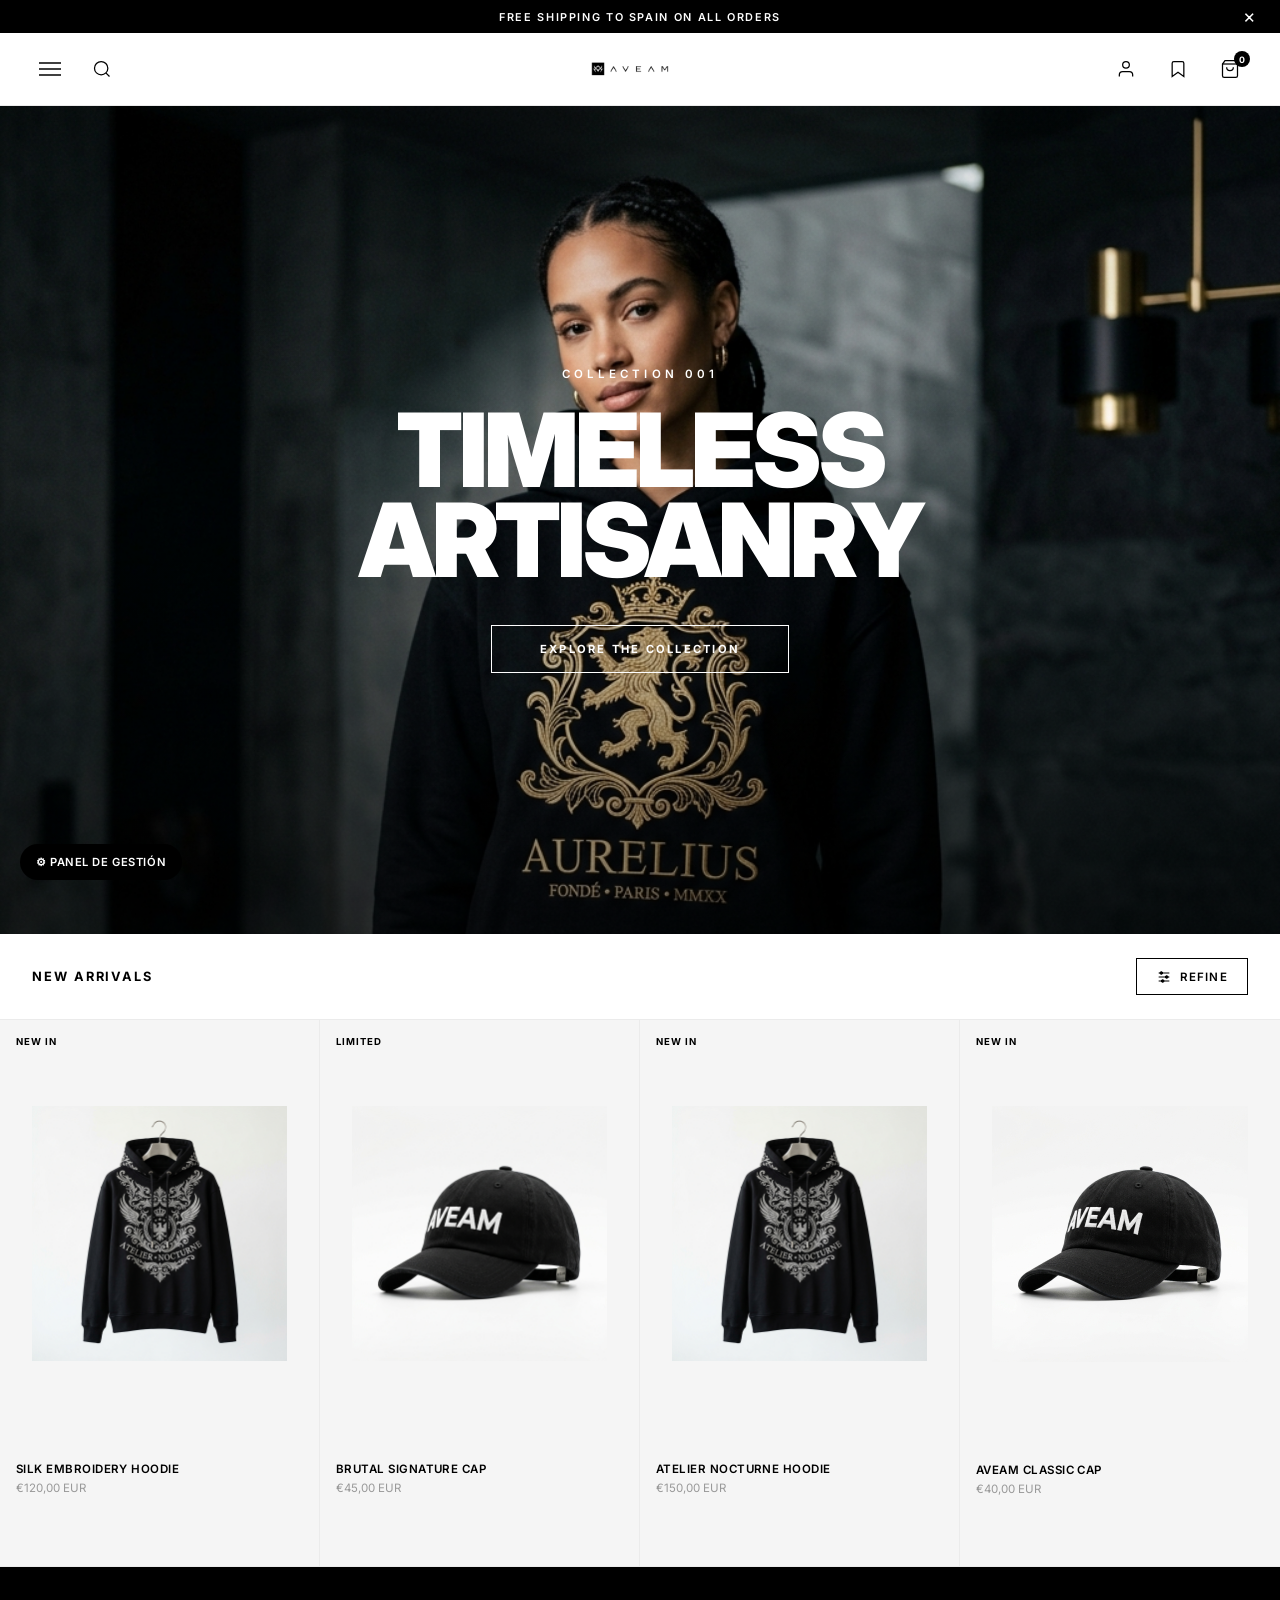
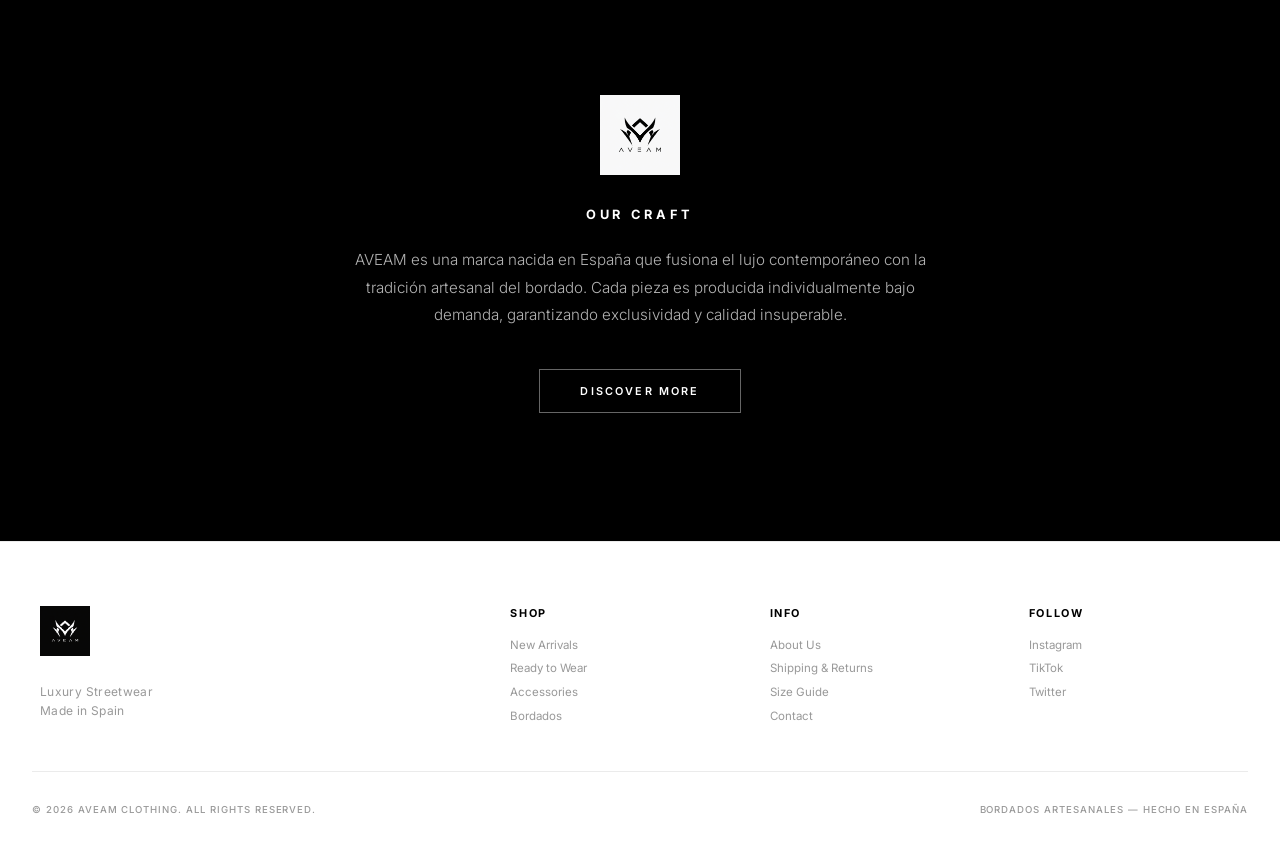
==== commit ab78cf04: "feat: migrate store product catalog to dynamic Shopify Storefront API integration" ====
--- a/index.html
+++ b/index.html
@@ -7,6 +7,8 @@
     <meta name="description" content="Shop the AVEAM official store. Discover luxury embroidered streetwear, hoodies, caps and accessories. Made in Spain with artisanal craftsmanship.">
     <link href="https://fonts.googleapis.com/css2?family=Inter:wght@300;400;500;600;700;800;900&display=swap" rel="stylesheet">
     <link rel="stylesheet" href="store.css">
+    <!-- Shopify Buy SDK -->
+    <script src="https://sdks.shopifycdn.com/buy-button/latest/buy-button-storefront.min.js"></script>
 </head>
 <body>
 
@@ -33,7 +35,7 @@
             </button>
         </div>
         <a href="index.html" class="header-logo">
-            <img src="logos/logo.png" alt="AVEAM" class="logo-img" id="header-logo-img">
+            <img src="logos/logo-text.png" alt="AVEAM" class="logo-img" id="header-logo-img">
         </a>
         <div class="header-right">
             <button class="header-icon" aria-label="Account">
@@ -285,7 +287,9 @@
     </footer>
 
     <!-- Admin Hub Access (hidden) -->
-    <a href="hub.html" class="hub-access" title="Admin Hub">⚙</a>
+    <a href="hub.html" class="hub-access" title="Admin Hub">
+        ⚙ PANEL DE GESTIÓN
+    </a>
 
     <script src="store.js"></script>
 </body>
--- a/store.css
+++ b/store.css
@@ -82,11 +82,12 @@
 
 .header-logo { display: flex; align-items: center; }
 .logo-img {
-    height: 42px; width: auto;
+    height: 40px; width: auto;
+    transform: scale(2.2);
     filter: invert(0);
-    transition: opacity 0.3s;
-}
-.logo-img:hover { opacity: 0.7; }
+    transition: opacity 0.3s, transform 0.3s;
+}
+.logo-img:hover { opacity: 0.7; transform: scale(2.2); }
 
 .cart-count {
     position: absolute; top: 0; right: -2px;
@@ -466,14 +467,18 @@
 
 /* ── Admin Hub Access ── */
 .hub-access {
-    position: fixed; bottom: 1.5rem; right: 1.5rem;
-    width: 40px; height: 40px;
-    background: var(--black); color: var(--white);
-    border-radius: 50%;
+    position: fixed;
+    bottom: 20px;
+    left: 20px;
+    background: var(--black);
+    color: var(--white);
+    height: 36px;
+    padding: 0 16px;
+    border-radius: 18px;
     display: flex; align-items: center; justify-content: center;
-    font-size: 1rem; z-index: 999;
-    opacity: 0.3; transition: opacity 0.3s;
-    text-decoration: none;
+    text-decoration: none; font-size: 0.7rem; font-weight: 600; letter-spacing: 0.05em;
+    z-index: 9000;
+    transition: transform 0.3s, background 0.3s;
 }
 .hub-access:hover { opacity: 1; }
 
